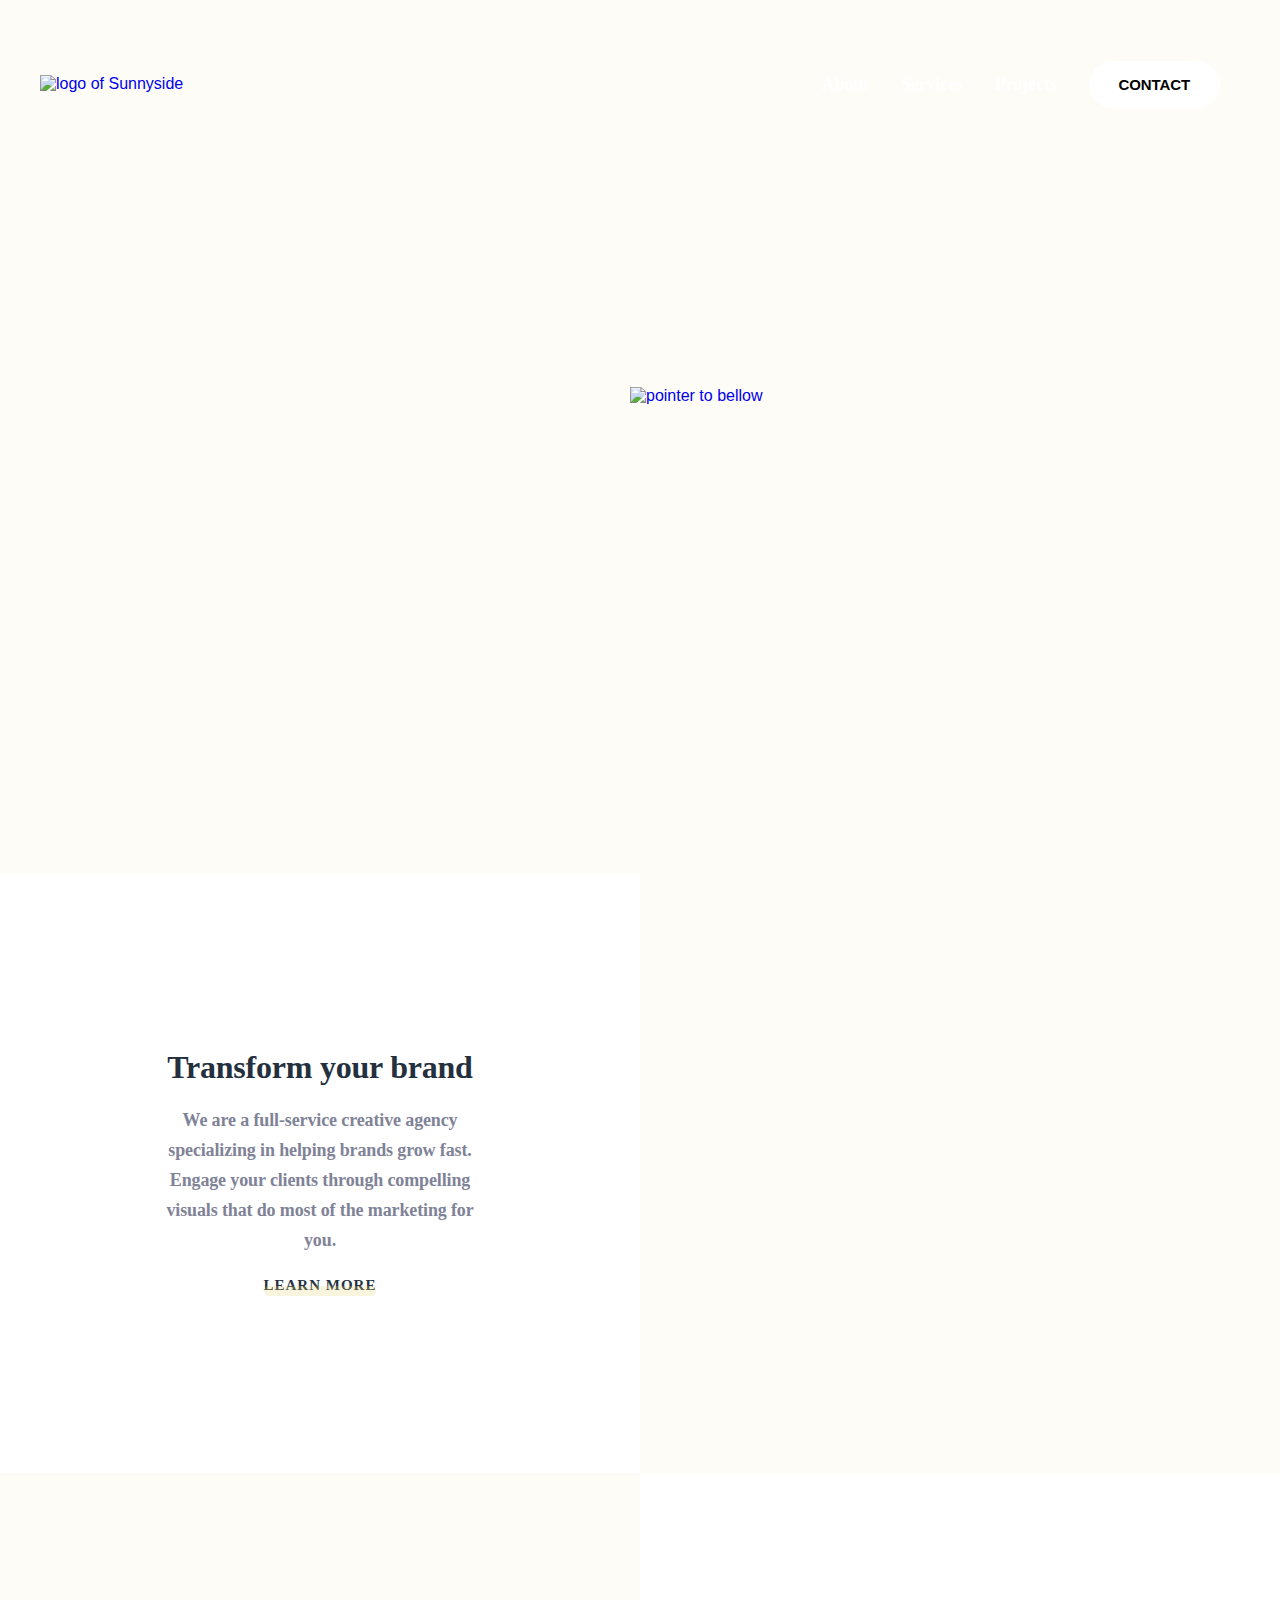
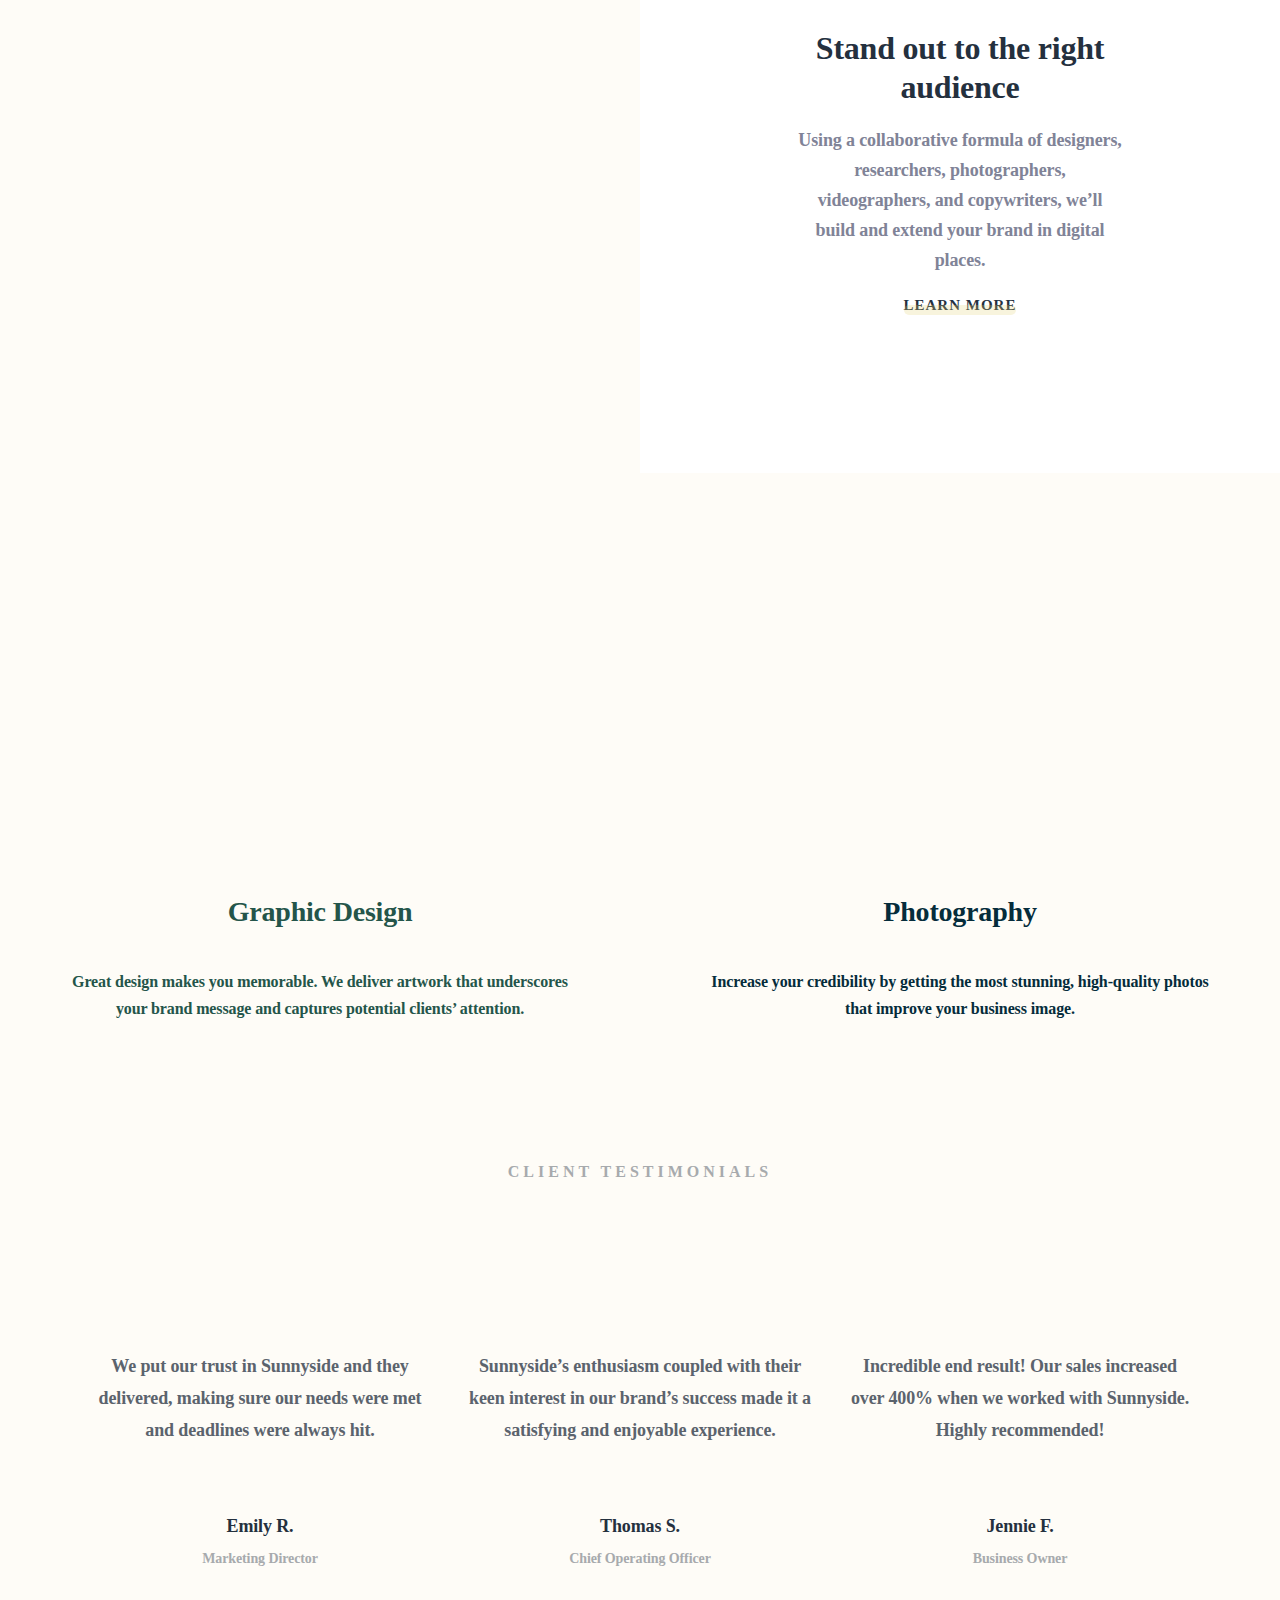
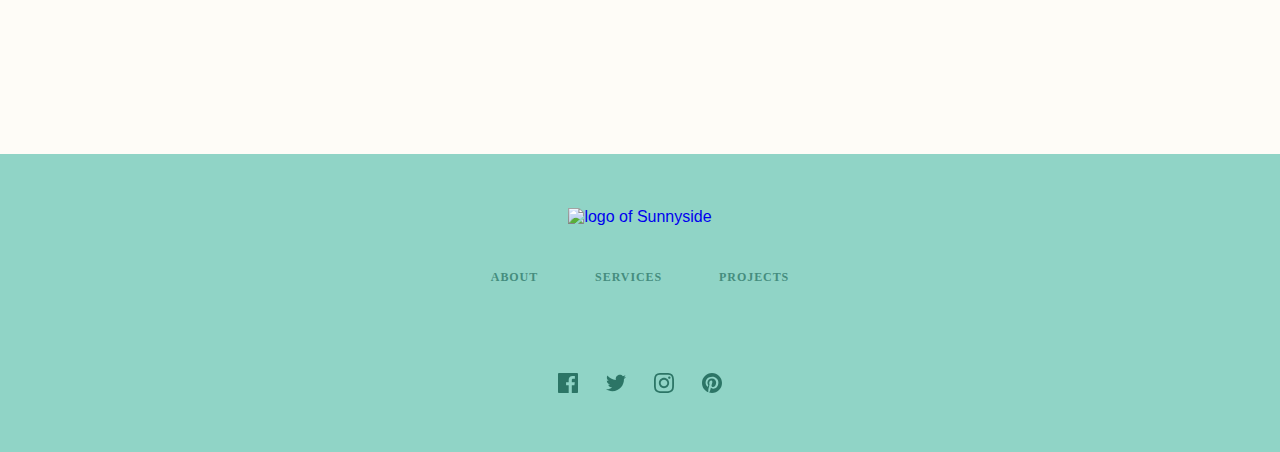
==== index.html @ 3ba46105 "first commit" ====
<!DOCTYPE html>
<html lang="en">

<head>
  <meta charset="UTF-8">
  <meta http-equiv="X-UA-Compatible" content="IE=edge">
  <meta name="viewport" content="width=device-width, initial-scale=1.0">
  <title>Payapi</title>
  <link rel="stylesheet" href="./css/normalize.css">
  <link rel="stylesheet" href="./css/styles.css">
</head>

<body>
   
      <header class="site-header">
          <div class="wrapper">
            <div class="container">
              
              <div class="header__content">
                <a class="site-header__logo-link" href="index.html">
                  <img class="site-header__logo" src="./images/logo-mob.svg" alt="logo of Sunnyside" width="124" height="24">
                </a>
              <span class="triangle-bottomright"></span>
                <nav class="site-nav">
                  <ul class="site-nav__list">
                    <li class="site-nav__item"><a class="site-nav__link" href="index.html">About</a></li>
                    <li class="site-nav__item"><a class="site-nav__link" href="#">Services</a></li>
                    <li class="site-nav__item"><a class="site-nav__link" href="#">Projects</a></li>
                    <li class="site-nav__item"><a class="site-nav__link contact__link" href="#">CONTACT</a></li>
                  </ul>
                </nav>

                <button class="site-header__button" type="button" aria-label="toggle-menu"></button>
          
              </div>

        <h1 class="hero-heading">We are creatives</h1>

        <a class="pointer_link" href="#"><img class="pointer__img" src="./images/pointer.svg" alt="pointer to bellow"></a>
  
            </div>
          <div>    
      </header>
    
   


  <main class="site-main">

    <section class="grid__list">

<h1 class="visually-hidden">feautures</h1>

    <div class="grid-gallery__list">

      <div class="gallery__item brand">

        <div class="gallery__content ">
          <h2 class="gallery__heading">Transform your brand</h2>
          <p class="gallery__desc">We are a full-service creative agency specializing in helping brands grow fast. Engage your clients through compelling visuals that do most of the marketing for you.</p>
          <a class="gallery__link" href="#" target>LEARN MORE</a>
        </div>

      </div>

      <div class="gallery__item audience">

        <div class="gallery__content ">
          <h2 class="gallery__heading">Stand out to the right audience</h2>
          <p class="gallery__desc">Using a collaborative formula of designers, researchers, photographers, videographers, and copywriters, we’ll build and extend your brand in digital places. </p>
          <a class="gallery__link" href="#" target>LEARN MORE</a>
        </div>

      </div>

      <div class="gallery__item">

        <div class="gallery__fruits graphic__design">
          <h2 class="fruits__heading">Graphic Design</h2>
          <p class="fruits__desc">Great design makes you memorable. We deliver artwork that underscores your brand message and captures potential clients’ attention.</p>
        </div>

        <div class="gallery__fruits photography">
          <h2 class="fruits__heading">Photography</h2>
          <p class="fruits__desc">Increase your credibility by getting the most stunning, high-quality photos that improve your business image.</p>
     
        </div>

      </div>

      

    </div>

  </section>


  <section class="testimonals">

    <h2 class="testimonals__heading">CLIENT TESTIMONIALS</h2>

    <ul class="clients__list">

      <li class="clients__item emily">
        <p class="clients__desc ">
          We put our trust in Sunnyside and they delivered, making sure our needs were met and deadlines were always hit.
        </p>
        <h3 class="clients__name">
          Emily R.
        </h3>
        <p class="clients__status">
          Marketing Director
        </p>
      </li>

      <li class="clients__item thomas">
        <p class="clients__desc ">
          Sunnyside’s enthusiasm coupled with their keen interest in our brand’s success made it a satisfying and enjoyable experience.
        </p>
        <h3 class="clients__name">
          Thomas S.
        </h3>
        <p class="clients__status">
          Chief Operating Officer
        </p>
      </li>

      <li class="clients__item jennie">
        <p class="clients__desc ">
          Incredible end result! Our sales increased over 400% when we worked with Sunnyside. Highly recommended!                                                     
        </p>
        <h3 class="clients__name">
          Jennie F.
        </h3>
        <p class="clients__status">
          Business Owner
        </p>
      </li>



    </ul>


  </section>





  </main>

      <footer class="footer">
          <div class="  container">
            <div class="footer__container">
            <a class="site-header__logo-link"href="index.html"><img class="site-header__logo" src="./images/sunnyside-green.svg" alt="logo of Sunnyside" width="170" height="33"></a>

            <ul class="footer-nav__list">
              <li class="footer-nav__item"><a class=" footer-nav__link" href="index.html">About</a></li>
              <li class="footer-nav__item"><a class=" footer-nav__link" href="./about.html">Services</a></li>
              <li class="footer-nav__item"><a class=" footer-nav__link" href="#">Projects</a></li>
            </ul>
    
      

          <ul class="socials__list">
            <li class="socials_item">
              <a class="socials__link" href="#">
                <svg class="svg-icons facebook-link" width="20" height="20" viewBox="0 0 24 24" fill="none" xmlns="http://www.w3.org/2000/svg">
                  <path id="Path" d="M22.675 0H1.325C0.593 0 0 0.593 0 1.325V22.676C0 23.407 0.593 24 1.325 24H12.82V14.706H9.692V11.084H12.82V8.413C12.82 5.313 14.713 3.625 17.479 3.625C18.804 3.625 19.942 3.724 20.274 3.768V7.008L18.356 7.009C16.852 7.009 16.561 7.724 16.561 8.772V11.085H20.148L19.681 14.707H16.561V24H22.677C23.407 24 24 23.407 24 22.675V1.325C24 0.593 23.407 0 22.675 0Z"/>
                </svg>
              </a>
            </li>

            <li class="socials_item">
              <a class=" socials__link" href="#">
                <svg class="svg-icons twitter-link" width="20" height="20" viewBox="0 0 24 20" fill="none" xmlns="http://www.w3.org/2000/svg">
                  <path id="Path" d="M24 2.55705C23.117 2.94905 22.168 3.21305 21.172 3.33205C22.189 2.72305 22.97 1.75805 23.337 0.608047C22.386 1.17205 21.332 1.58205 20.21 1.80305C19.313 0.846047 18.032 0.248047 16.616 0.248047C13.437 0.248047 11.101 3.21405 11.819 6.29305C7.728 6.08805 4.1 4.12805 1.671 1.14905C0.381 3.36205 1.002 6.25705 3.194 7.72305C2.388 7.69705 1.628 7.47605 0.965 7.10705C0.911 9.38805 2.546 11.522 4.914 11.997C4.221 12.185 3.462 12.229 2.69 12.081C3.316 14.037 5.134 15.46 7.29 15.5C5.22 17.123 2.612 17.848 0 17.54C2.179 18.937 4.768 19.752 7.548 19.752C16.69 19.752 21.855 12.031 21.543 5.10605C22.505 4.41105 23.34 3.54405 24 2.55705Z"/>
                </svg>
              </a>
            </li>

            <li class="socials_item">
              <a class="socials__link" href="#">
                <svg class="svg-icons instagram-link" width="20" height="20" viewBox="0 0 24 24" fill="none" xmlns="http://www.w3.org/2000/svg">
                  <path id="Shape" fill-rule="evenodd" clip-rule="evenodd" d="M12 0C8.741 0 8.333 0.014 7.053 0.072C2.695 0.272 0.273 2.69 0.073 7.052C0.014 8.333 0 8.741 0 12C0 15.259 0.014 15.668 0.072 16.948C0.272 21.306 2.69 23.728 7.052 23.928C8.333 23.986 8.741 24 12 24C15.259 24 15.668 23.986 16.948 23.928C21.302 23.728 23.73 21.31 23.927 16.948C23.986 15.668 24 15.259 24 12C24 8.741 23.986 8.333 23.928 7.053C23.732 2.699 21.311 0.273 16.949 0.073C15.668 0.014 15.259 0 12 0ZM12 2.163C15.204 2.163 15.584 2.175 16.85 2.233C20.102 2.381 21.621 3.924 21.769 7.152C21.827 8.417 21.838 8.797 21.838 12.001C21.838 15.206 21.826 15.585 21.769 16.85C21.62 20.075 20.105 21.621 16.85 21.769C15.584 21.827 15.206 21.839 12 21.839C8.796 21.839 8.416 21.827 7.151 21.769C3.891 21.62 2.38 20.07 2.232 16.849C2.174 15.584 2.162 15.205 2.162 12C2.162 8.796 2.175 8.417 2.232 7.151C2.381 3.924 3.896 2.38 7.151 2.232C8.417 2.175 8.796 2.163 12 2.163ZM5.838 12C5.838 8.597 8.597 5.838 12 5.838C15.403 5.838 18.162 8.597 18.162 12C18.162 15.404 15.403 18.163 12 18.163C8.597 18.163 5.838 15.403 5.838 12ZM12 16C9.791 16 8 14.21 8 12C8 9.791 9.791 8 12 8C14.209 8 16 9.791 16 12C16 14.21 14.209 16 12 16ZM16.965 5.595C16.965 4.8 17.61 4.155 18.406 4.155C19.201 4.155 19.845 4.8 19.845 5.595C19.845 6.39 19.201 7.035 18.406 7.035C17.61 7.035 16.965 6.39 16.965 5.595Z" />
                </svg>                  
              </a>
            </li>

            <li class="socials_item">
              <a class="socials__link" href="#">
                <svg class="svg-icons pintrest-link" width="20" height="20" viewBox="0 0 20 20" fill="none" xmlns="http://www.w3.org/2000/svg">
                  <path d="M10 0C4.4775 0 0 4.47667 0 10C0 14.2367 2.63583 17.855 6.35583 19.3117C6.26833 18.5208 6.18917 17.3075 6.39083 16.4442C6.5725 15.6633 7.56333 11.4733 7.56333 11.4733C7.56333 11.4733 7.26417 10.8742 7.26417 9.98833C7.26417 8.59833 8.07 7.56 9.07333 7.56C9.92583 7.56 10.3383 8.20083 10.3383 8.96833C10.3383 9.82583 9.7925 11.1083 9.51 12.2975C9.27417 13.2925 10.0092 14.105 10.9908 14.105C12.7683 14.105 14.1342 12.2308 14.1342 9.52583C14.1342 7.13167 12.4142 5.4575 9.9575 5.4575C7.1125 5.4575 5.4425 7.59167 5.4425 9.79667C5.4425 10.6558 5.77333 11.5783 6.18667 12.0783C6.26833 12.1775 6.28 12.265 6.25583 12.3658L5.97833 13.4992C5.93417 13.6825 5.83333 13.7217 5.64333 13.6333C4.39417 13.0517 3.61333 11.2258 3.61333 9.75917C3.61333 6.605 5.905 3.7075 10.2208 3.7075C13.69 3.7075 16.3858 6.18 16.3858 9.48333C16.3858 12.93 14.2133 15.7033 11.1967 15.7033C10.1833 15.7033 9.23083 15.1775 8.905 14.555L8.28167 16.9325C8.05583 17.8017 7.44667 18.8908 7.03833 19.5542C7.975 19.8433 8.96917 20 10 20C15.5225 20 20 15.5225 20 10C20 4.47667 15.5225 0 10 0Z"/>
                  </svg>
                                    
              </a>
            </li>
            
          </ul>
          </div>
        </div>
      </footer>


    <script src="./js/script.js"></script>
    </body>

    </html>
---- css/styles.css ----
@font-face {
  font-family: 'Public Sans';
  src: url('PublicSans-Regular.woff2') format('woff2'),
      url('PublicSans-Regular.woff') format('woff');
  font-weight: normal;
  font-style: normal;
  font-display: swap;
}

@font-face {
  font-family: 'Public Sans';
  src: url('PublicSans-Bold.woff2') format('woff2'),
      url('PublicSans-Bold.woff') format('woff');
  font-weight: bold;
  font-style: normal;
  font-display: swap;
}

@font-face {
  font-family: 'DM Serif Display';
  src: url('DMSerifDisplay-Regular.woff2') format('woff2'),
      url('DMSerifDisplay-Regular.woff') format('woff');
  font-weight: normal;
  font-style: normal;
  font-display: swap;
}



html {
  box-sizing: border-box;
  height: 100%;
}

*,
*::before,
*::after {
  box-sizing: inherit;
}

:root {
  --barlow-font: "Barlow", Arial, sans-serif;
  --fraunces-font: "Fraunces", Arial, sans-serif;
  --grey-color: #808397;
  --white-color: #FFFFFF;
  --black-color:#24303E;
}


.container {
  width: 100%;
  max-width: 1480px;  
  margin-left: auto;
  margin-right: auto;
  padding-left: 20px;
  padding-right: 20px;
}

body {
  display: flex;
  flex-direction: column;
  height: 100%;
  padding: 0;
  margin: 0;
  font-family: var(--barlow-font);
  background-color: #FEFCF7;
}

img {
  max-width: 100%;
  height: auto;
}

.visually-hidden {
  position: absolute;
  width: 1px;
  height: 1px;
  margin: -1px;
  border: 0;
  padding: 0;
  clip: rect(0 0 0 0);
  overflow: hidden;
}

/* Header */

.wrapper {
  background-image: url(../images/hero_mob.png);
  background-size: cover;
  background-repeat: no-repeat;
  background-position: center;
  min-width: 100%;
  position: relative;
  z-index: 1;
  padding-bottom: 260px;
}

.header__content {
  display: flex;
  justify-content: space-between;
  align-items: center;
  margin-bottom: 105px;
  padding: 32px 0;
}

.site-header__logo-link {
  text-decoration: none;
  display: block;
  flex-shrink: 0;
}

.site-header__button {
  background-color: transparent;
  border: none;
  background-image: url(../images/hamburger-btn.svg);
  background-size: contain;
  background-repeat: no-repeat;
  height: 24px;
  width: 18px;
  flex-shrink: 0;
  cursor: pointer;
}

.site-nav {
  display: none;
  position: absolute;
  z-index: 1;
  top: 10%;
  left: 23px;
  right: 23px;
  padding: 40px 20px;
  text-align: center;
  overflow: auto;
  background-color: white;
  color: #83888F;
}



.site-header--open .site-header__button {
  background-image: url(../images/hamburger-btn.svg);
}

.site-header--open .site-nav  {
  display: block;
}

.site-header--open .triangle-bottomright {
  display: block;
}

.site-nav__list {
  list-style-type: none;
  padding:0;
  margin: 0;
}

.site-nav__link {
  text-decoration: none;
  font-family: "Barlow";
  font-style: normal;
  font-weight: 600;
  font-size: 20px;
  line-height: 25px;
  letter-spacing: -0.142857px;
  color: #808397;
  transition: all 0.2s ease-in-out 0s;
  -moz-transition: all 0.2s ease-in-out 0s;
  -webkit-transition: all 0.2s ease-in-out 0s;
  -o-transition: all 0.2s ease-in-out 0s;
}

.site-nav__link:hover {
  color: #333D4B;
}

.contact__link {
  padding: 15px 30px;
  font-family: var(--fraunces-font);
  font-style: normal;
  font-weight: bold;
  font-size: 15px;
  line-height: 25px;
  letter-spacing: -0.107143px;
  text-transform: uppercase;
  color: #24303E;
  background-color: #FBD600;
  border-radius: 28px;
}

.pointer__img {
  position: absolute;
  z-index: -1;
  left:calc(50% - 10px);
  top:calc(50% + 55px)
}



.triangle-bottomright {
  display: none;
  width: 0;
  height: 0;
  border-bottom: 24px solid white;
  border-left: 24px solid transparent;
  position: absolute;
  top:  calc(54px);
  right: calc(23px);
}

.site-nav__item:not(:last-child) {
  margin-bottom: 32px;
}

.hero-container {
  text-align: center;
}

.hero-heading {
  font-family: "Fraunces", Arial, sans-serif;
  font-style: normal;
  font-weight: 900;
  font-size: 40px;
  line-height: 49px;
  text-align: center;
  letter-spacing: 6.25px;
  text-transform: uppercase;
  color: #FFFFFF;
  padding-bottom: 104px;
}

.hero-desc {
  font-family: "Barlow";
  font-style: normal;
  font-weight: normal;
  font-size: 15px;
  line-height: 25px;
  opacity: 0.8;
  margin-bottom: 39px;
  width: 279px;
  color: #FEFCF7;
  margin-top: 0;
}

.hero-link {
  text-decoration: none;
  font-family: "Fraunces";
  font-style: normal;
  font-weight: 900;
  font-size: 18px;
  line-height: 25px;
  text-align: center;
  color: #FEFCF7;
  padding: 15px 31px;
  display: inline-block;
  border: 1px solid transparent;
  background: #0E8784;
  border-radius: 6px;
  transition: background-color 0.2s ease-in;
  padding: 15px 30px;
}

.hero-link:hover {
  background-color: #66D2CF;
}

.grid-gallery__list {
  margin: 0;
  padding: 0;
  list-style: none;
}

.gallery__item {
  height: auto;
  display: flex;
  flex-direction: column;
}

.brand::before {
  background-image: url(../images/hero-egg-mob.png);
  content: "";
  display: block;
  width: 100%;
  height: 312px;
  background-repeat: no-repeat;
  background-position: center;
  background-size: cover;
}

.audience::before {
  background-image: url(../images/mobpink.png);
  content: "";
  display: block;
  width: 100%;
  height:312px;
  background-repeat: no-repeat;
  background-position: center;
  background-size: cover;
}

.gallery__content {
  display: flex;
  flex-direction: column;
  justify-content: center;
  align-items: center;
  padding: 64px 0;
  background-color: white;

}



.gallery__heading {
  margin: 0;
  font-family: "Fraunces";
  font-style: normal;
  font-weight: 900;
  font-size: 32px;
  line-height: 39px;
  text-align: center;
  letter-spacing: -0.228571px;
  color: #24303E;
  width: 327px;
}

.gallery__desc {
  font-family: "Barlow";
  font-style: normal;
  font-weight: 600;
  font-size: 18px;
  line-height: 30px;
  text-align: center;
  letter-spacing: -0.128571px;
  color: #808397;
  width: 327px;
}


.gallery__link {
  font-family: "Fraunces" ;
  font-style: normal;
  font-weight: 900;
  font-size: 15px;
  line-height: 25px;
  letter-spacing: 1px;
  text-transform: uppercase;
  color: #24303E;
  text-decoration: none;
  position: relative;
  z-index: 1;
  transition: all 0.2s ease-in-out 0s;
  -moz-transition: all 0.2s ease-in-out 0s;
  -webkit-transition: all 0.2s ease-in-out 0s;
  -o-transition: all 0.2s ease-in-out 0s;
  
}

.gallery__link::after {
  content: "";
  height:10px ;
  width: 100%;
  display: block;
  background-color: #e4d376;
  mix-blend-mode: normal;
  opacity: 0.25;
  border-radius: 28px;
  position: absolute;
  z-index: 1;
  bottom: 10%;
}

.gallery__link:hover::after {
  background-color: #ffda09;
}

.gallery__fruits {
  display: flex;
  flex-direction: column;
  justify-content: flex-end;
  align-items: center;
  text-align: center;
  padding: 398px 24px 60px 24px;
}

.fruits__heading {
  font-family: "Fraunces";
  font-style: normal;
  font-weight: 900;
  font-size: 28px;
  line-height: 35px;
  text-align: center;
  letter-spacing: -0.2px;

}

.fruits__desc {
  font-family: "Barlow";
  font-style: normal;
  font-weight: 600;
  font-size: 16px;
  line-height: 27px;
  text-align: center;
  letter-spacing: -0.114286px;
  width: 84%;
}

.graphic__design {
  color: #24554A;
  background-image: url(../images/fruit1mob.jpg);
  background-repeat: no-repeat;
  background-size: cover;
  background-position:center;
}

.photography {
  color: #052C3B;
  background-image: url(../images/fruit2mob.jpg);
  background-repeat: no-repeat;
  background-size: cover;
}

.testimonals__heading {
  font-family: "Fraunces";
  font-style: normal;
  font-weight: 900;
  font-size: 16px;
  line-height: 20px;
  text-align: center;
  letter-spacing: 4px;
  color: #A7AAAD;
  margin: 64px 0;
}

.clients__list {
  display: flex;
  flex-direction: column;
  justify-content: center;
  align-items: center;
  list-style: none;
  padding: 0 24px;
  margin: 0;
}

.clients__item  {
  display: flex;
  flex-direction: column;
  align-items: center;
  justify-content: center;
  text-align: center;
}

.clients__item:not(:last-child) {
  margin-bottom: 64px;
}

.clients__desc {
  font-family: "Barlow";
  font-style: normal;
  font-weight: 600;
  font-size: 18px;
  line-height: 32px;
  text-align: center;
  letter-spacing: -0.128571px;
  color: #5B636D;
  margin: 0;
  margin-bottom: 32px;
}

.emily::before {
  content: "";
  width: 72px;
  height: 72px;
  background-image: url(../images/tes_1.png);
  background-size:cover;
  background-repeat: no-repeat;
  background-position:center;
  margin-bottom: 32px;
}

.thomas::before {
  content: "";
  width: 72px;
  height: 72px;
  display: block;
  background-image: url(../images/tes_3.png);
  background-size:cover;
  background-repeat: no-repeat;
  background-position: center;
  margin-bottom: 32px;

}

.jennie::before {
  content: "";
  width: 72px;
  height: 72px;
  display: block;
  background-image: url(../images/tes_2.png);
  background-size:cover;
  background-repeat: no-repeat;
  background-position: center;
  margin-bottom: 32px;
}


.clients__name {
  font-family: "Fraunces";
  font-style: normal;
  font-weight: 900;
  font-size: 18px;
  line-height: 22px;
  text-align: center;
  letter-spacing: -0.128571px;
  color: #24303E;
  margin: 0;
  margin-bottom: 9px;
}

.clients__status {
  font-family: "Barlow";
  font-style: normal;
  font-weight: 600;
  font-size: 14px;
  line-height: 25px;
  text-align: center;
  letter-spacing: -0.1px;
  color: #A7AAAD;
  margin: 0;
}


@media only screen and (min-width: 540px) {
  
  .container {
    padding-left: 40px;
    padding-right: 40px;
  }

  body {
    overflow-x: hidden;
  }

  .site-header {
    display: flex;
    align-items: center;
    justify-content: space-between;
  }

  .wrapper {
    background-image: url(../images/hero_desk.png);
    height: auto;
    min-width: 100%;
    background-size: cover;
    background-position: center;
    background-repeat: no-repeat;
  }

  .pointer__img {
    position: absolute;
    z-index: -1;
    left:calc(50% - 10px);
    top:calc(50% + 20px)
  }

  .site-header__button {
    display: none;
    background-color: transparent;
  }

  .site-header__logo {
    width: 170px;
    height: 33px;
  }

  .site-nav {
    display: block;
    position: static;
    z-index: 1;
    top: 0;
    margin: 0;
    height: auto;
    width: auto;
  }

  .site-nav {
    padding: 40px 20px;
    text-align: center;
    color: var(--white-color);
    background-color: transparent;
  }

  .site-nav__list {
    list-style-type: none;
    padding-top: 34px;

  }
  .site-nav__list {
    font-family: "Barlow";
    display: flex;
    justify-content: center;
    padding: 0;
  }

  .site-nav__link {
    font-family: "Barlow";
    font-style: normal;
    font-weight: 600;
    font-size: 18px;
    line-height: 25px;
    color:  #FFFFFF;
    letter-spacing: -0.128571px;
  }

  .contact__link {
    padding: 15px 30px;
    font-family: var(--fraunces-font);
    font-style: normal;
    font-weight: bold;
    font-size: 15px;
    line-height: 25px;
    letter-spacing: -0.107143px;
    text-transform: uppercase;
    color: black;
    background-color: white;
    border-radius: 28px;
  }

  .contact__link:hover {
    background-color: rgb(172, 225, 243);
  }

  .site-nav__item:not(:last-child) {
    margin-bottom: 0;
    margin-right: 32px;
  }

  .hero {
    display: flex;
    flex-direction: column;
    align-items: flex-start;
    background-image: url(../images/hero-photo.jpg);
    background-repeat:no-repeat ;
    background-size: cover;
    height: auto;
    margin-bottom: 144px;
  }

  .hero-container {
    text-align: start;
    width: 493px;
    margin-left: 58px;
  }

  .hero-heading {
    font-family: "Fraunces";
    font-style: normal;
    font-weight: 900;
    font-size: 48px;
    line-height: 48px;
    color: #FEFCF7;
    margin: 0;
    text-align: center;
    padding-bottom: 180px;
  }

  .hero-desc {
    font-family: "Barlow";
    font-style: normal;
    font-weight: normal;
    font-size: 15px;
    line-height: 25px;
    color: #FEFCF7;
    mix-blend-mode: normal;
    opacity: 0.8;
    margin-top: 24px;
    margin-bottom: 40px;
    width: 400px;
  }


  
.grid-gallery__list {
  margin: 0;
  padding: 0;
  list-style: none;
}

.gallery__item {
  height: auto;
  display: flex;
  width: 100%;
  flex-direction: row;
}

.gallery__content {
  flex-grow: 0;
  width: 50%;
  height: auto;
}

.brand {
  flex-direction: row-reverse;
}

.brand::before {
  background-image: url(../images/hero-egg-desk.png);
  content: "";
  display: block;
  width: 50%;
  height: auto;
  background-repeat: no-repeat;
  background-position: center;
  background-size: cover;
}

.audience::before {
  background-image: url(../images/grid_pink.jpg);
  content: "";
  display: block;
  width: 50%;
  height: auto;
  background-repeat: no-repeat;
  background-position: center;
  background-size: cover;
}

.gallery__fruits {
  display: flex;
  flex-direction: column;
  justify-content: flex-end;
  align-items: center;
  text-align: center;
  padding: 398px 24px 60px 24px;
  width: 50%;
}

.fruits__heading {
  font-family: "Fraunces";
  font-style: normal;
  font-weight: 900;
  font-size: 28px;
  line-height: 35px;
  text-align: center;
  letter-spacing: -0.2px;

}

.fruits__desc {
  font-family: "Barlow";
  font-style: normal;
  font-weight: 600;
  font-size: 16px;
  line-height: 27px;
  text-align: center;
  letter-spacing: -0.114286px;
  width: 84%;
}

.graphic__design {
  color: #24554A;
  background-image: url(../images/fruit1mob.jpg);
  background-repeat: no-repeat;
  background-size: cover;
  background-position:center center;
}

.photography {
  color: #052C3B;
  background-image: url(../images/fruit2mob.jpg);
  background-repeat: no-repeat;
  background-size: cover;
  background-position:center center;
}



.clients__list {
  display: flex;
  flex-direction: column;
  justify-content: center;
  align-items: center;
  list-style: none;
  padding: 0 24px;
  margin: 0;
}

.clients__item  {
  display: flex;
  flex-direction: column;
  align-items: center;
  justify-content: center;
  text-align: center;
}

.clients__item:not(:last-child) {
  margin-bottom: 64px;
}

.clients__desc {
  font-family: "Barlow";
  font-style: normal;
  font-weight: 600;
  font-size: 18px;
  line-height: 32px;
  text-align: center;
  letter-spacing: -0.128571px;
  color: #5B636D;
  margin: 0;
  margin-bottom: 32px;
}

.emily::before {
  content: "";
  width: 72px;
  height: 72px;
  background-image: url(../images/tes_1.png);
  background-size:cover;
  background-repeat: no-repeat;
  background-position:center;
  margin-bottom: 32px;
}

.thomas::before {
  content: "";
  width: 72px;
  height: 72px;
  display: block;
  background-image: url(../images/tes_3.png);
  background-size:cover;
  background-repeat: no-repeat;
  background-position: center;
  margin-bottom: 32px;

}

.jennie::before {
  content: "";
  width: 72px;
  height: 72px;
  display: block;
  background-image: url(../images/tes_2.png);
  background-size:cover;
  background-repeat: no-repeat;
  background-position: center;
  margin-bottom: 32px;
}


.clients__name {
  font-family: "Fraunces";
  font-style: normal;
  font-weight: 900;
  font-size: 18px;
  line-height: 22px;
  text-align: center;
  letter-spacing: -0.128571px;
  color: #24303E;
  margin: 0;
  margin-bottom: 9px;
}

.clients__status {
  font-family: "Barlow";
  font-style: normal;
  font-weight: 600;
  font-size: 14px;
  line-height: 25px;
  text-align: center;
  letter-spacing: -0.1px;
  color: #A7AAAD;
  margin: 0;
}




}

 

@media only screen and (min-width: 1075px) {
  
  .hero {
    display: flex;
    flex-direction: column;
    align-items: flex-start;
    background-image: url(../images/hero-photo.jpg);
    background-repeat:no-repeat ;
    background-size: cover;
    height: auto;
    margin-bottom: 144px;
  }

  .hero-container {
    text-align: start;
    width: 493px;
    margin-left: 58px;
  }

  .hero-heading {
    font-family: "Fraunces";
    font-style: normal;
    font-weight: 900;
    font-size: 56px;
    line-height: 69px;
    color: #FEFCF7;
    margin-bottom:90px;
    text-align: center;
    letter-spacing: 8.75px;
    text-transform: uppercase;
  }

  .hero-desc {
    font-family: "Barlow";
    font-style: normal;
    font-weight: normal;
    font-size: 16px;
    line-height: 26px;
    color: #FEFCF7;
    mix-blend-mode: normal;
    opacity: 0.8;
    margin-top: 32px;
    margin-bottom: 56px;
    width: 445px;
  }


  .site-header__logo {
    width: 170px;
    height: 33px;
  }

  .wrapper {
    background-image: url(../images/hero_desk.png);
    min-width: 100%;
    height: auto;
    background-size: cover;
    background-repeat: no-repeat;
    background-position: center;
  }

  .pointer__img {
    position: absolute;
    z-index: -1;
    left:calc(50% - 10px);
    top:calc(50% - 50px)
  }


    
.grid-gallery__list {
  margin: 0;
  padding: 0;
  list-style: none;
}

.gallery__item {
  height: auto;
  display: flex;
  width: 100%;
  flex-direction: row;
}

.gallery__content {
  flex-grow: 0;
  width: 50%;
}

.brand {
  flex-direction: row-reverse;
}

.brand::before {
  background-image: url(../images/hero-egg-desk@2x.png);
  content: "";
  display: block;
  width: 50%;
  height: 600px;
  background-repeat: no-repeat;
  background-size: cover;
}

.audience::before {
  background-image: url(../images/grid_pink.jpg);
  content: "";
  display: block;
  width: 50%;
  height: 600px;
  background-repeat: no-repeat;
  background-size: cover;
}

.gallery__fruits {
  display: flex;
  flex-direction: column;
  justify-content: flex-end;
  align-items: center;
  text-align: center;
  padding: 398px 24px 60px 24px;
  width: 50%;
}

.fruits__heading {
  font-family: "Fraunces";
  font-style: normal;
  font-weight: 900;
  font-size: 28px;
  line-height: 35px;
  text-align: center;
  letter-spacing: -0.2px;

}

.fruits__desc {
  font-family: "Barlow";
  font-style: normal;
  font-weight: 600;
  font-size: 16px;
  line-height: 27px;
  text-align: center;
  letter-spacing: -0.114286px;
  width: 84%;
}

.graphic__design {
  color: #24554A;
  background-image: url(../images/fruit1desk.jpg);
  background-repeat: no-repeat;
  background-size: cover;
  background-position:center ;
}

.photography {
  color: #052C3B;
  background-image: url(../images/fruit2desk.jpg);
  background-repeat: no-repeat;
  background-size: cover;
  background-position:center ;
}


.clients__list {
  display: flex;
  flex-direction: row;
  justify-content: center;
  align-items: flex-start;
  list-style: none;
  padding: 0;
  margin: 0;
}

.clients__item  {
  display: flex;
  flex-direction: column;
  align-items: center;
  justify-content: center;
  text-align: center;
  width: 350px;
}

.clients__item:not(:last-child) {
  margin-bottom: 0;
  margin-right: 30px;
}

.clients__desc {
  font-family: "Barlow";
  font-style: normal;
  font-weight: 600;
  font-size: 18px;
  line-height: 32px;
  text-align: center;
  letter-spacing: -0.128571px;
  color: #5B636D;
  margin: 0;
  padding-bottom: 69px;
 
}

.emily::before {
  content: "";
  width: 72px;
  height: 72px;
  background-image: url(../images/tes_1.png);
  background-size:cover;
  background-repeat: no-repeat;
  background-position:center;
  margin-bottom: 32px;
}

.thomas::before {
  content: "";
  width: 72px;
  height: 72px;
  display: block;
  background-image: url(../images/tes_3.png);
  background-size:cover;
  background-repeat: no-repeat;
  background-position: center;
  margin-bottom: 32px;

}

.jennie::before {
  content: "";
  width: 72px;
  height: 72px;
  display: block;
  background-image: url(../images/tes_2.png);
  background-size:cover;
  background-repeat: no-repeat;
  background-position: center;
  margin-bottom: 32px;
}


.clients__name {
  font-family: "Fraunces";
  font-style: normal;
  font-weight: 900;
  font-size: 18px;
  line-height: 22px;
  text-align: center;
  letter-spacing: -0.128571px;
  color: #24303E;
  margin: 0;
  margin-bottom: 9px;
}

.clients__status {
  font-family: "Barlow";
  font-style: normal;
  font-weight: 600;
  font-size: 14px;
  line-height: 25px;
  text-align: center;
  letter-spacing: -0.1px;
  color: #A7AAAD;
  margin: 0;
}





}


/* foooter */

.footer {
  margin-top: 183px;
  background-color: 
  #90D4C6;
}

.footer__container {
  display: flex;
  flex-direction: column;
  align-items: center;
  padding: 54px 0;
  text-align: center;
}

.footer li {
  list-style-type: none;
  text-align: center;
}

.footer-nav__link {
  font-family: "Barlow";
  text-decoration: none;
  color:  #458D7E;
  font-style: normal;
  font-weight: bold;
  font-size: 12px;
  line-height: 15px;
  letter-spacing: 0.923077px;
  text-transform: uppercase;
  transition: all 0.2s ease-in-out 0s;
  -moz-transition: all 0.2s ease-in-out 0s;
  -webkit-transition: all 0.2s ease-in-out 0s;
  -o-transition: all 0.2s ease-in-out 0s;
}

.footer-nav__link:hover {
  color:  #FFFFFF;
}

.footer-nav__list {
  display: flex;
  flex-direction: row;
  text-align: center;
  justify-content: center;
  margin-top: 40px;
  padding: 0;
  margin-bottom: 88px;
}

.footer-nav__item:not(:last-child) {
  margin-right: 57px;
}

.footer-nav__link:hover {
  color: #FEFCF7;
}

.socials__list {
  display: flex;
  align-items: center;
  padding: 0;
  margin:0;
}

.socials_item:not(:last-child) {
  margin-right: 28px;
}

.svg-icons {
  fill: #2C7566;
  transition: all 0.2s ease-in-out 0s;
  -moz-transition: all 0.2s ease-in-out 0s;
  -webkit-transition: all 0.2s ease-in-out 0s;
  -o-transition: all 0.2s ease-in-out 0s;
}

.svg-icons:hover {
 fill: #FFFFFF;;
}
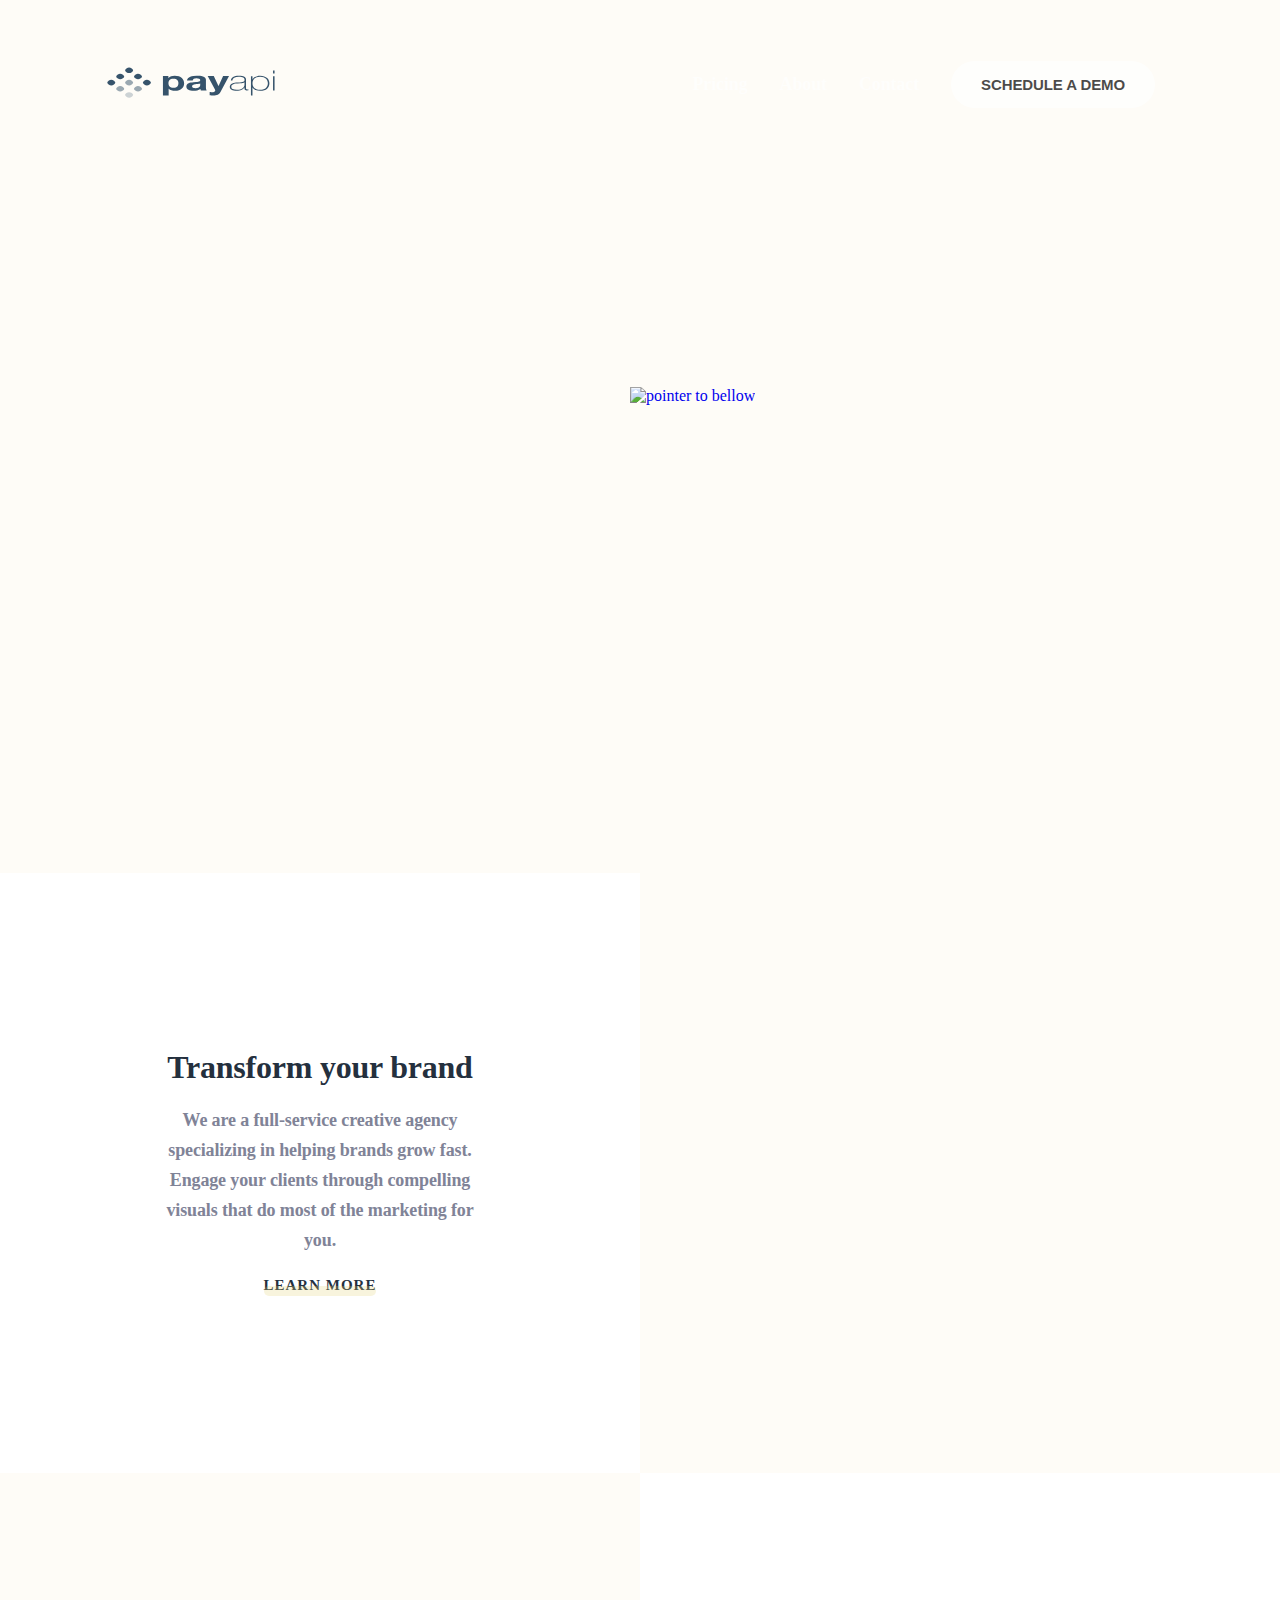
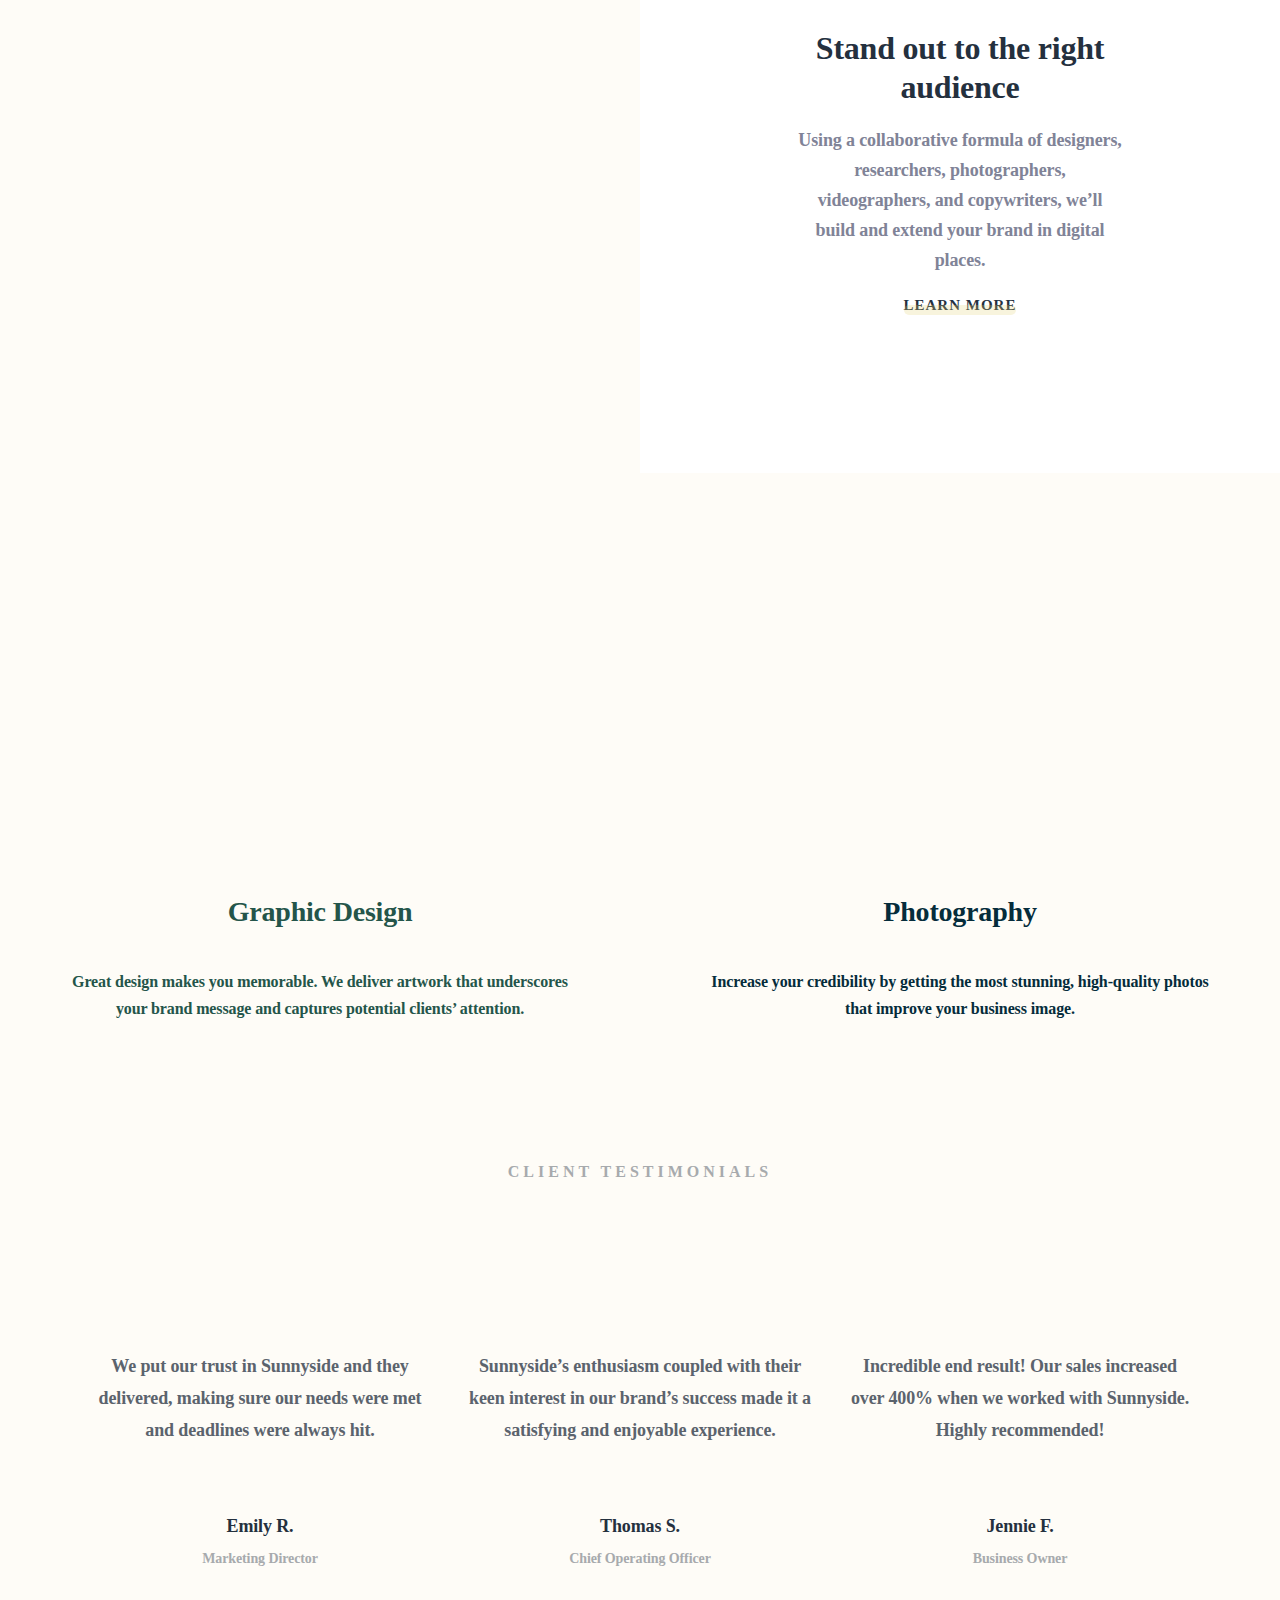
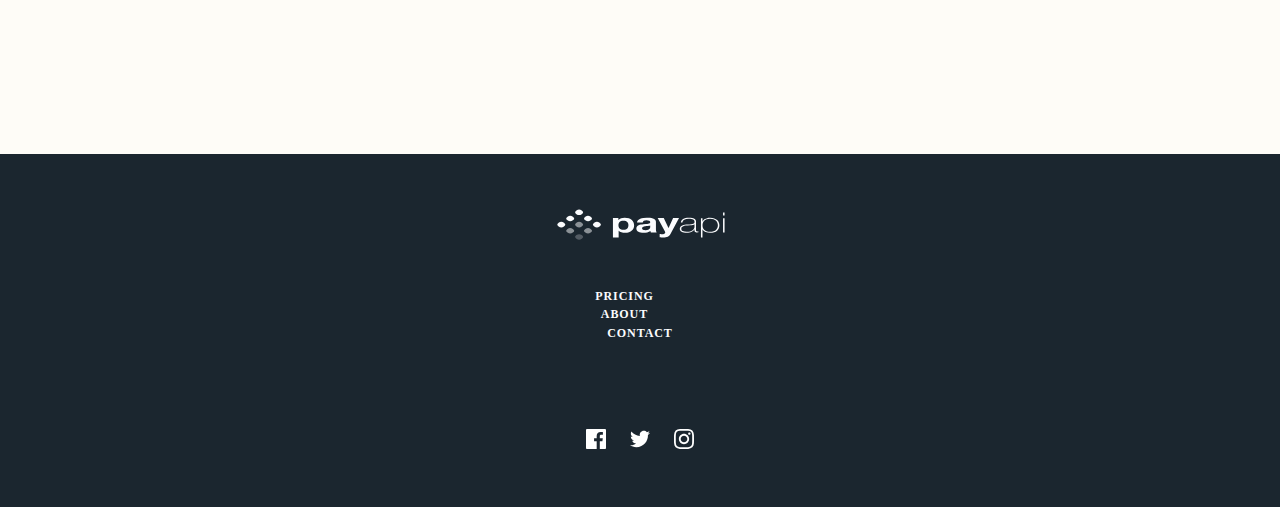
==== commit af31c895: "commit" ====
--- a/index.html
+++ b/index.html
@@ -18,15 +18,14 @@
               
               <div class="header__content">
                 <a class="site-header__logo-link" href="index.html">
-                  <img class="site-header__logo" src="./images/logo-mob.svg" alt="logo of Sunnyside" width="124" height="24">
+                  <img class="site-header__logo" src="./images/Mob_logo.svg" alt="logo of Payapi" width="135" height="38">
                 </a>
-              <span class="triangle-bottomright"></span>
                 <nav class="site-nav">
                   <ul class="site-nav__list">
-                    <li class="site-nav__item"><a class="site-nav__link" href="index.html">About</a></li>
-                    <li class="site-nav__item"><a class="site-nav__link" href="#">Services</a></li>
-                    <li class="site-nav__item"><a class="site-nav__link" href="#">Projects</a></li>
-                    <li class="site-nav__item"><a class="site-nav__link contact__link" href="#">CONTACT</a></li>
+                    <li class="site-nav__item"><a class="site-nav__link" href="index.html">Pricing</a></li>
+                    <li class="site-nav__item"><a class="site-nav__link" href="#">About</a></li>
+                    <li class="site-nav__item"><a class="site-nav__link" href="#">Contact</a></li>
+                    <li class="site-nav__item"><a class="site-nav__link demo__link" href="#">Schedule a Demo</a></li>
                   </ul>
                 </nav>
 
@@ -153,12 +152,12 @@
       <footer class="footer">
           <div class="  container">
             <div class="footer__container">
-            <a class="site-header__logo-link"href="index.html"><img class="site-header__logo" src="./images/sunnyside-green.svg" alt="logo of Sunnyside" width="170" height="33"></a>
+            <a class="site-header__logo-link"href="index.html"><img class="site-header__logo" src="./images/payapi_white_logo.svg" alt="logo of Sunnyside" width="135" height="38"></a>
 
             <ul class="footer-nav__list">
-              <li class="footer-nav__item"><a class=" footer-nav__link" href="index.html">About</a></li>
-              <li class="footer-nav__item"><a class=" footer-nav__link" href="./about.html">Services</a></li>
-              <li class="footer-nav__item"><a class=" footer-nav__link" href="#">Projects</a></li>
+              <li class="footer-nav__item"><a class=" footer-nav__link" href="index.html">Pricing</a></li>
+              <li class="footer-nav__item"><a class=" footer-nav__link" href="./about.html">About</a></li>
+              <li class="footer-nav__item"><a class=" footer-nav__link" href="#">Contact</a></li>
             </ul>
     
       
@@ -188,14 +187,7 @@
               </a>
             </li>
 
-            <li class="socials_item">
-              <a class="socials__link" href="#">
-                <svg class="svg-icons pintrest-link" width="20" height="20" viewBox="0 0 20 20" fill="none" xmlns="http://www.w3.org/2000/svg">
-                  <path d="M10 0C4.4775 0 0 4.47667 0 10C0 14.2367 2.63583 17.855 6.35583 19.3117C6.26833 18.5208 6.18917 17.3075 6.39083 16.4442C6.5725 15.6633 7.56333 11.4733 7.56333 11.4733C7.56333 11.4733 7.26417 10.8742 7.26417 9.98833C7.26417 8.59833 8.07 7.56 9.07333 7.56C9.92583 7.56 10.3383 8.20083 10.3383 8.96833C10.3383 9.82583 9.7925 11.1083 9.51 12.2975C9.27417 13.2925 10.0092 14.105 10.9908 14.105C12.7683 14.105 14.1342 12.2308 14.1342 9.52583C14.1342 7.13167 12.4142 5.4575 9.9575 5.4575C7.1125 5.4575 5.4425 7.59167 5.4425 9.79667C5.4425 10.6558 5.77333 11.5783 6.18667 12.0783C6.26833 12.1775 6.28 12.265 6.25583 12.3658L5.97833 13.4992C5.93417 13.6825 5.83333 13.7217 5.64333 13.6333C4.39417 13.0517 3.61333 11.2258 3.61333 9.75917C3.61333 6.605 5.905 3.7075 10.2208 3.7075C13.69 3.7075 16.3858 6.18 16.3858 9.48333C16.3858 12.93 14.2133 15.7033 11.1967 15.7033C10.1833 15.7033 9.23083 15.1775 8.905 14.555L8.28167 16.9325C8.05583 17.8017 7.44667 18.8908 7.03833 19.5542C7.975 19.8433 8.96917 20 10 20C15.5225 20 20 15.5225 20 10C20 4.47667 15.5225 0 10 0Z"/>
-                  </svg>
-                                    
-              </a>
-            </li>
+          
             
           </ul>
           </div>
--- a/css/styles.css
+++ b/css/styles.css
@@ -1,3 +1,13 @@
+@font-face {
+  font-family: 'Public Sans';
+  src: url('PublicSans-Bold.woff2') format('woff2'),
+      url('PublicSans-Bold.woff') format('woff');
+  font-weight: bold;
+  font-style: normal;
+  font-display: swap;
+}
+
+
 @font-face {
   font-family: 'Public Sans';
   src: url('PublicSans-Regular.woff2') format('woff2'),
@@ -7,14 +17,7 @@
   font-display: swap;
 }
 
-@font-face {
-  font-family: 'Public Sans';
-  src: url('PublicSans-Bold.woff2') format('woff2'),
-      url('PublicSans-Bold.woff') format('woff');
-  font-weight: bold;
-  font-style: normal;
-  font-display: swap;
-}
+
 
 @font-face {
   font-family: 'DM Serif Display';
@@ -39,17 +42,20 @@
 }
 
 :root {
-  --barlow-font: "Barlow", Arial, sans-serif;
-  --fraunces-font: "Fraunces", Arial, sans-serif;
-  --grey-color: #808397;
-  --white-color: #FFFFFF;
-  --black-color:#24303E;
+  --dm-font: "DM Serif Display", Arial, sans-serif;
+  --public-font: "Public Sans", sans-serif;
+  --dark-pink: #BA4270;
+  --white-water: #FBFCFE;
+  --black-color:#1B262F;
+  --dark-blue:#36536B;
+  --grey-color:#6C8294;
+  --pink-color:#DA6D97;
 }
 
 
 .container {
   width: 100%;
-  max-width: 1480px;  
+  max-width: 1150px;  
   margin-left: auto;
   margin-right: auto;
   padding-left: 20px;
@@ -85,14 +91,14 @@
 /* Header */
 
 .wrapper {
-  background-image: url(../images/hero_mob.png);
-  background-size: cover;
-  background-repeat: no-repeat;
-  background-position: center;
+  background-image: url(../images/circle-bckg.svg);
+  background-size: 780px 780px;
+  background-repeat: no-repeat;
+  background-position: calc( 100px ) + 500;
   min-width: 100%;
   position: relative;
-  z-index: 1;
-  padding-bottom: 260px;
+  z-index: 2;
+  padding-bottom: 260px; 
 }
 
 .header__content {
@@ -112,11 +118,11 @@
 .site-header__button {
   background-color: transparent;
   border: none;
-  background-image: url(../images/hamburger-btn.svg);
+  background-image: url(../images/Hamburger.svg);
   background-size: contain;
   background-repeat: no-repeat;
-  height: 24px;
-  width: 18px;
+  width: 28px;
+  height: 17px;
   flex-shrink: 0;
   cursor: pointer;
 }
@@ -131,23 +137,21 @@
   padding: 40px 20px;
   text-align: center;
   overflow: auto;
-  background-color: white;
+  background-color: var(--black-color);
   color: #83888F;
 }
 
 
 
 .site-header--open .site-header__button {
-  background-image: url(../images/hamburger-btn.svg);
+  background-image: url(../images/Hamburger.svg);
 }
 
 .site-header--open .site-nav  {
   display: block;
 }
 
-.site-header--open .triangle-bottomright {
-  display: block;
-}
+
 
 .site-nav__list {
   list-style-type: none;
@@ -157,13 +161,16 @@
 
 .site-nav__link {
   text-decoration: none;
-  font-family: "Barlow";
-  font-style: normal;
-  font-weight: 600;
+  font-family: var(--public-font);
+  font-style: normal;
+  font-weight: bold;
   font-size: 20px;
-  line-height: 25px;
+  line-height: 23px;
   letter-spacing: -0.142857px;
-  color: #808397;
+  color: var(--white-water);
+  text-align: center;
+  mix-blend-mode: normal;
+  opacity: 0.7;
   transition: all 0.2s ease-in-out 0s;
   -moz-transition: all 0.2s ease-in-out 0s;
   -webkit-transition: all 0.2s ease-in-out 0s;
@@ -174,18 +181,18 @@
   color: #333D4B;
 }
 
-.contact__link {
-  padding: 15px 30px;
-  font-family: var(--fraunces-font);
+.demo__link {
+  padding: 15px 37px;
+  font-family: var(--public-font);
   font-style: normal;
   font-weight: bold;
   font-size: 15px;
-  line-height: 25px;
-  letter-spacing: -0.107143px;
+  line-height: 18px;
+  letter-spacing: -0.115385px;
   text-transform: uppercase;
-  color: #24303E;
-  background-color: #FBD600;
-  border-radius: 28px;
+  color: var(--white-water);
+  background-color: var(--dark-pink);
+  border-radius: 24px;
 }
 
 .pointer__img {
@@ -195,18 +202,6 @@
   top:calc(50% + 55px)
 }
 
-
-
-.triangle-bottomright {
-  display: none;
-  width: 0;
-  height: 0;
-  border-bottom: 24px solid white;
-  border-left: 24px solid transparent;
-  position: absolute;
-  top:  calc(54px);
-  right: calc(23px);
-}
 
 .site-nav__item:not(:last-child) {
   margin-bottom: 32px;
@@ -611,9 +606,9 @@
     letter-spacing: -0.128571px;
   }
 
-  .contact__link {
+  .demo__link {
     padding: 15px 30px;
-    font-family: var(--fraunces-font);
+    font-family: var(--public-font);
     font-style: normal;
     font-weight: bold;
     font-size: 15px;
@@ -625,7 +620,7 @@
     border-radius: 28px;
   }
 
-  .contact__link:hover {
+  .demo__link:hover {
     background-color: rgb(172, 225, 243);
   }
 
@@ -1151,7 +1146,7 @@
 .footer {
   margin-top: 183px;
   background-color: 
-  #90D4C6;
+  #1B262F;
 }
 
 .footer__container {
@@ -1168,15 +1163,17 @@
 }
 
 .footer-nav__link {
-  font-family: "Barlow";
+  font-family: "Public Sans";
+  font-style: normal;
+  font-weight: bold;
+  font-size: 15px;
+  line-height: 18px;
   text-decoration: none;
-  color:  #458D7E;
-  font-style: normal;
-  font-weight: bold;
   font-size: 12px;
   line-height: 15px;
   letter-spacing: 0.923077px;
   text-transform: uppercase;
+  color: var(--white-water);
   transition: all 0.2s ease-in-out 0s;
   -moz-transition: all 0.2s ease-in-out 0s;
   -webkit-transition: all 0.2s ease-in-out 0s;
@@ -1189,7 +1186,7 @@
 
 .footer-nav__list {
   display: flex;
-  flex-direction: row;
+  flex-direction: column;
   text-align: center;
   justify-content: center;
   margin-top: 40px;
@@ -1198,12 +1195,10 @@
 }
 
 .footer-nav__item:not(:last-child) {
-  margin-right: 57px;
-}
-
-.footer-nav__link:hover {
-  color: #FEFCF7;
-}
+  margin-right: 31px;
+}
+
+
 
 .socials__list {
   display: flex;
@@ -1213,11 +1208,11 @@
 }
 
 .socials_item:not(:last-child) {
-  margin-right: 28px;
+  margin-right: 24px;
 }
 
 .svg-icons {
-  fill: #2C7566;
+  fill: #FFFFFF;
   transition: all 0.2s ease-in-out 0s;
   -moz-transition: all 0.2s ease-in-out 0s;
   -webkit-transition: all 0.2s ease-in-out 0s;
@@ -1225,6 +1220,6 @@
 }
 
 .svg-icons:hover {
- fill: #FFFFFF;;
-}
-
+ fill: var(--pink-color);
+}
+
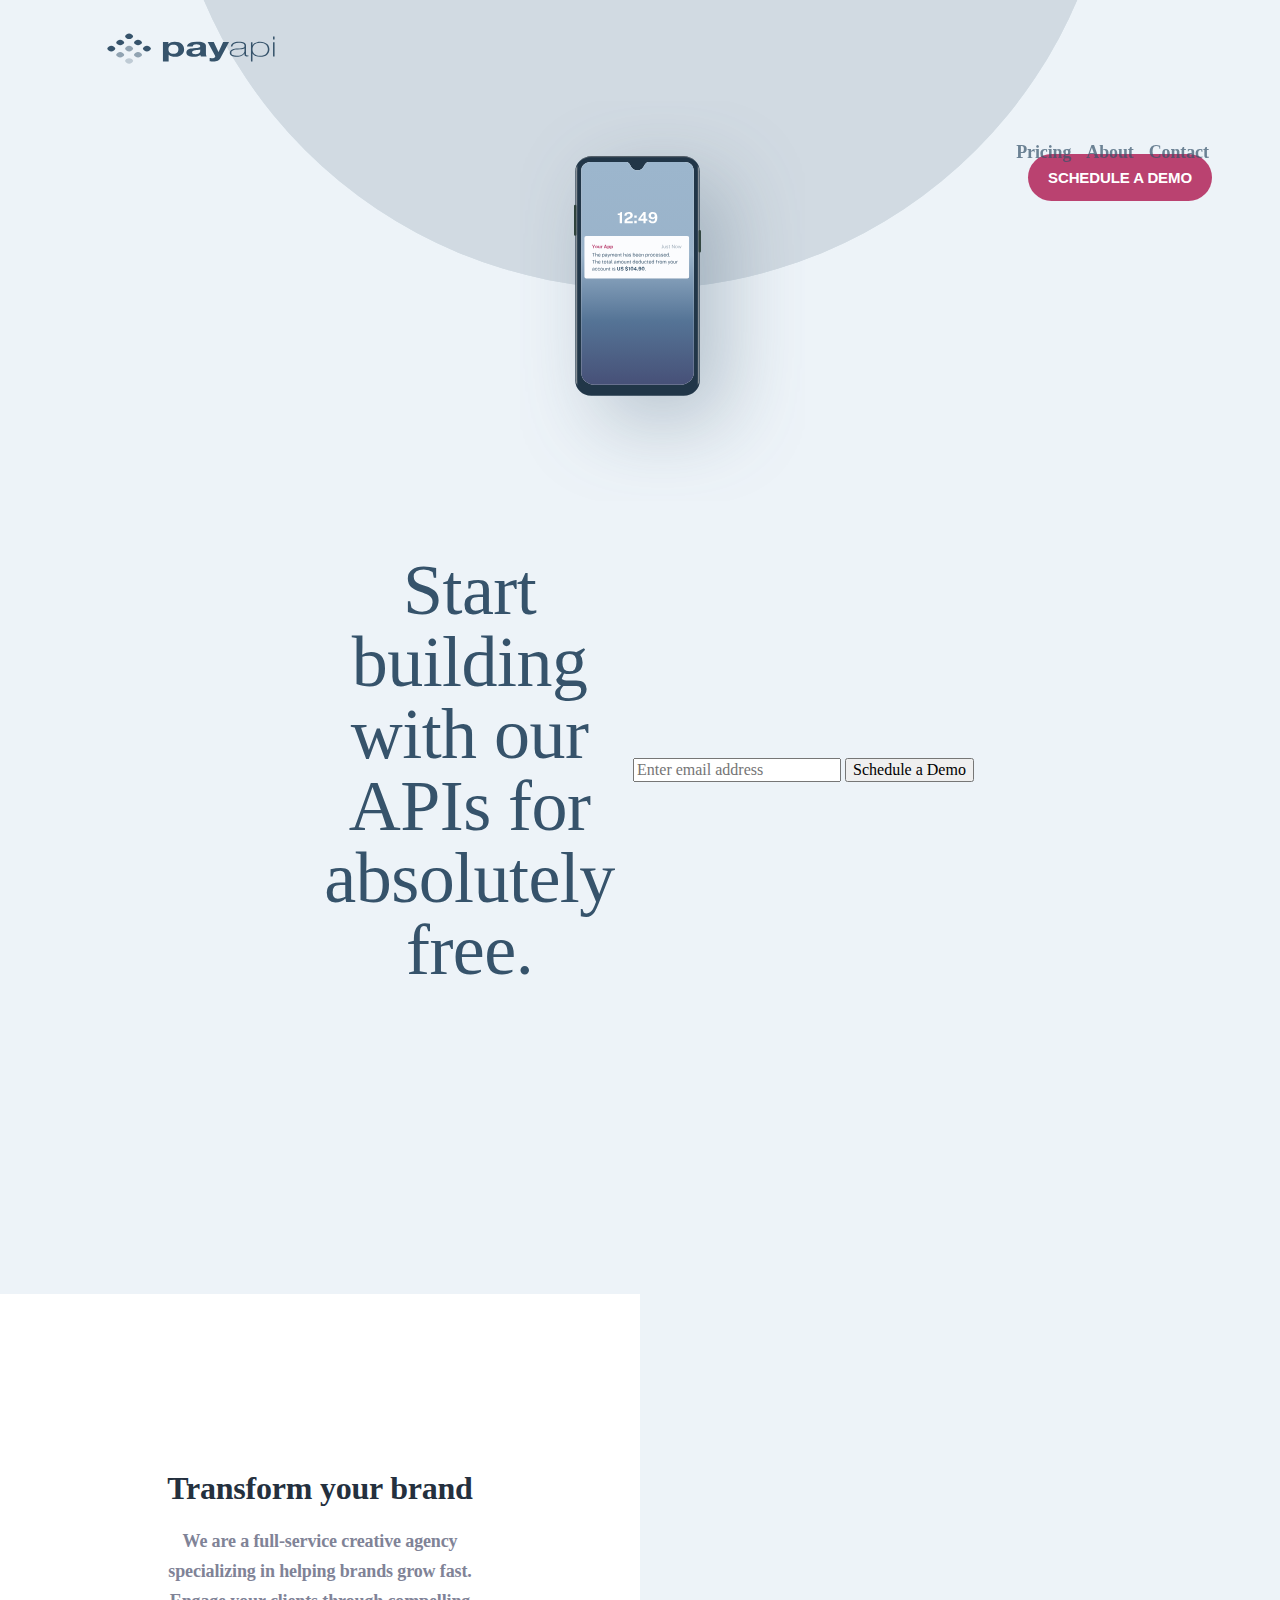
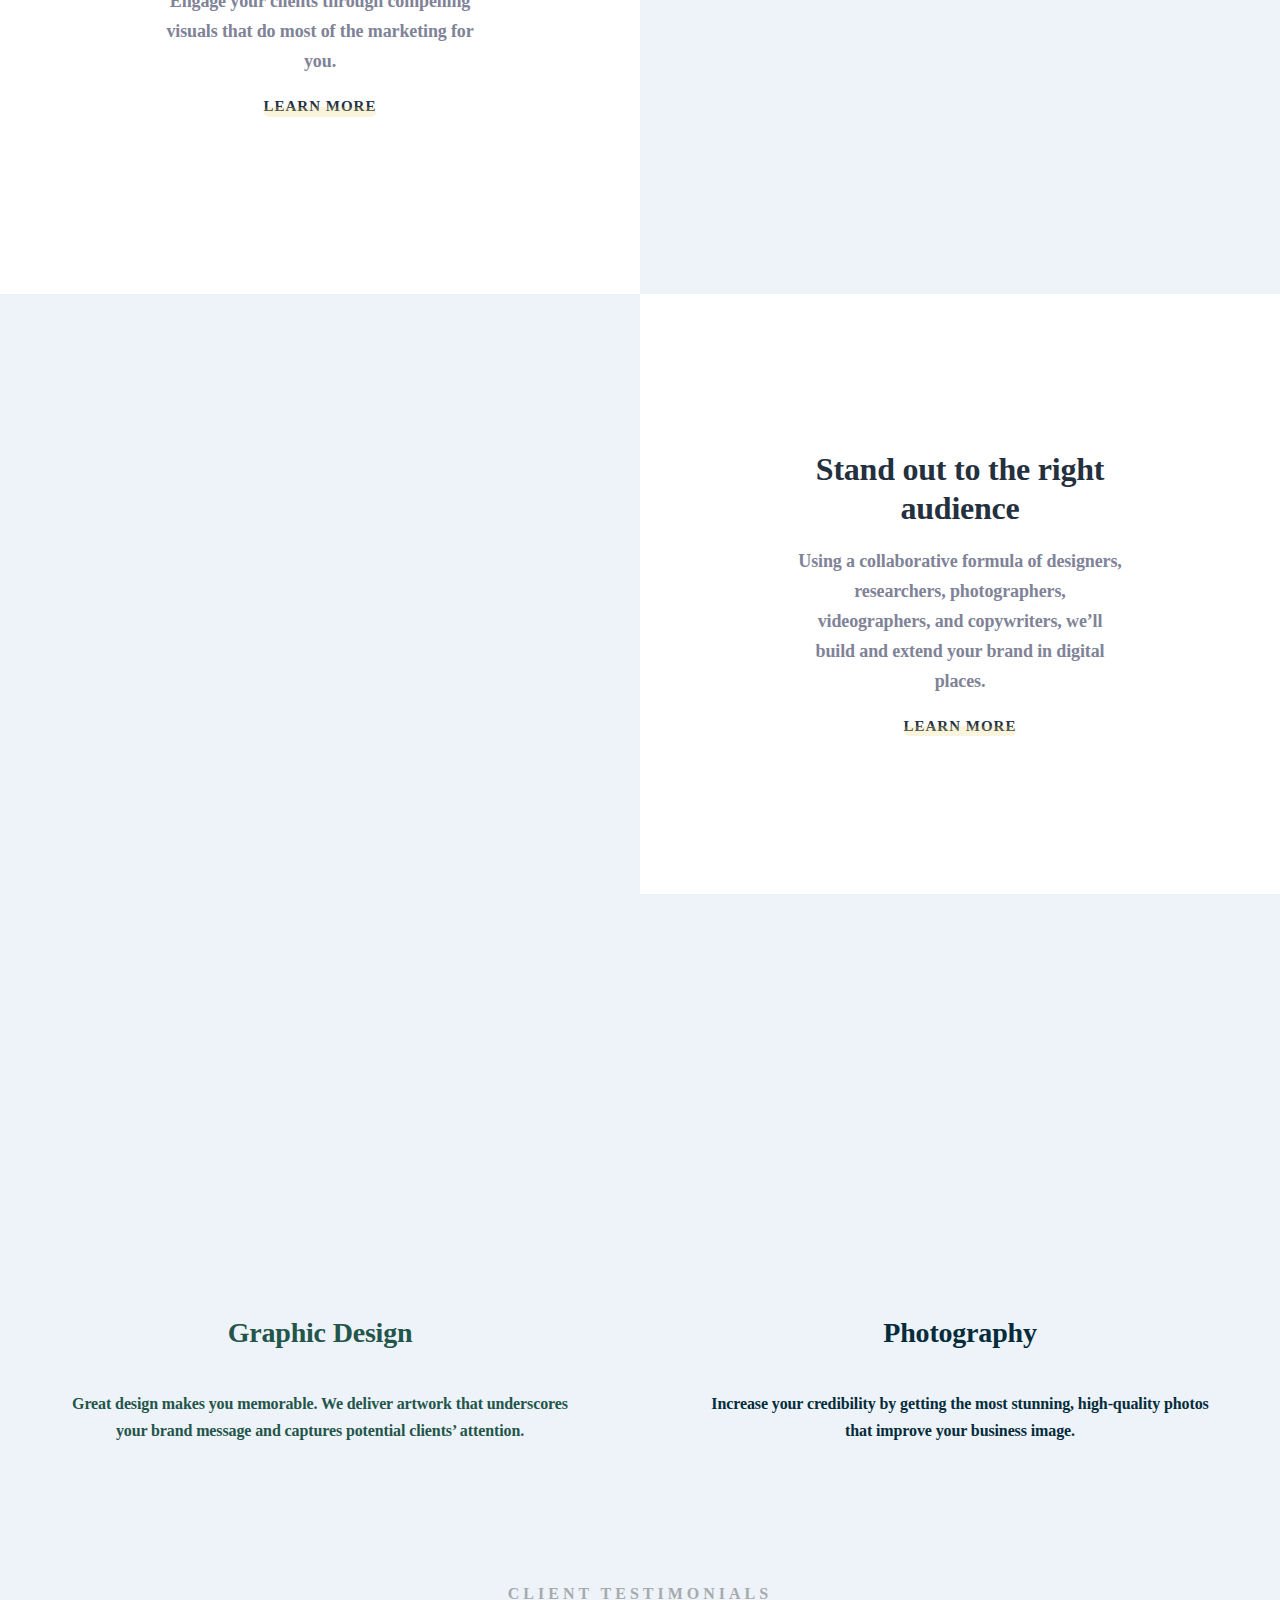
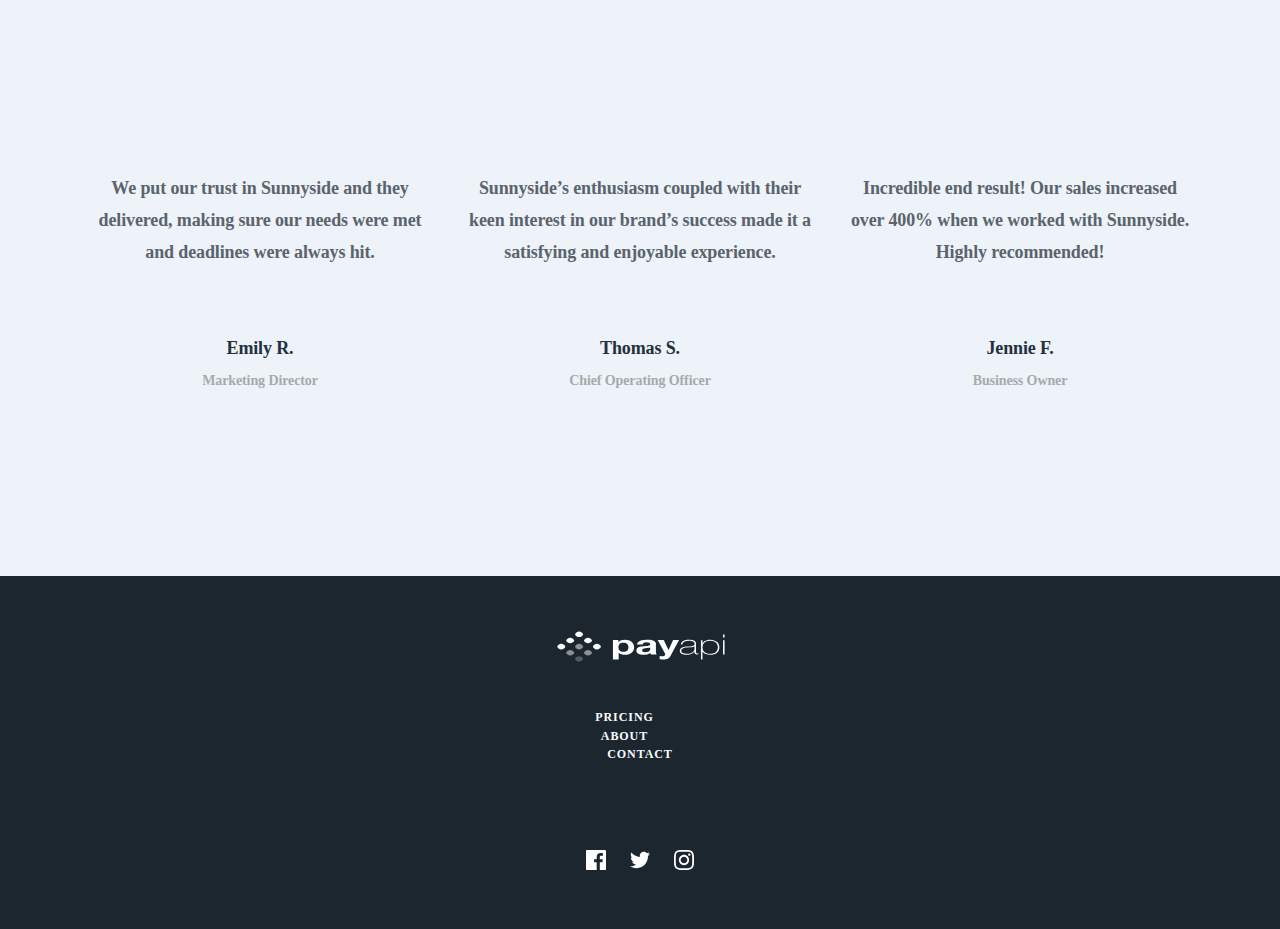
==== commit 2ac2c329: "commit" ====
--- a/index.html
+++ b/index.html
@@ -33,14 +33,27 @@
           
               </div>
 
-        <h1 class="hero-heading">We are creatives</h1>
-
-        <a class="pointer_link" href="#"><img class="pointer__img" src="./images/pointer.svg" alt="pointer to bellow"></a>
+              <img class="smartphone__img" src="./images/phone_mob.svg" alt="smartphone" >
+
   
             </div>
-          <div>    
+
+        <div class="hero__form">
+   
+
+        <h1 class="hero-heading">Start building with our APIs for absolutely free.</h1>
+  
+        <form action="https://echo.htmlacademy.ru">
+          <input class="schedule-input" type="email" name="email" id="email" placeholder="Enter email address">
+          <input class="schedule-demo" type="submit" value="Schedule a Demo">
+        </form>
+  
+       </div>
+          </div>    
       </header>
     
+
+   
    
 
 
--- a/css/styles.css
+++ b/css/styles.css
@@ -58,8 +58,8 @@
   max-width: 1150px;  
   margin-left: auto;
   margin-right: auto;
-  padding-left: 20px;
-  padding-right: 20px;
+  padding-left: 24px;
+  padding-right: 24px;
 }
 
 body {
@@ -69,7 +69,8 @@
   padding: 0;
   margin: 0;
   font-family: var(--barlow-font);
-  background-color: #FEFCF7;
+  background-color:  #EDF3F8;
+  
 }
 
 img {
@@ -89,15 +90,16 @@
 }
 
 /* Header */
-
-.wrapper {
+.site-header {
   background-image: url(../images/circle-bckg.svg);
   background-size: 780px 780px;
   background-repeat: no-repeat;
-  background-position: calc( 100px ) + 500;
+  background-position: calc(50% + 0px) -520px;
+}
+
+
+.wrapper {
   min-width: 100%;
-  position: relative;
-  z-index: 2;
   padding-bottom: 260px; 
 }
 
@@ -105,7 +107,6 @@
   display: flex;
   justify-content: space-between;
   align-items: center;
-  margin-bottom: 105px;
   padding: 32px 0;
 }
 
@@ -125,16 +126,18 @@
   height: 17px;
   flex-shrink: 0;
   cursor: pointer;
+  z-index: 111111;
 }
 
 .site-nav {
   display: none;
   position: absolute;
-  z-index: 1;
-  top: 10%;
-  left: 23px;
-  right: 23px;
+  z-index: 2221;
+  top:0;
+  right: 0;
+  bottom:0;
   padding: 40px 20px;
+  height: 667px;
   text-align: center;
   overflow: auto;
   background-color: var(--black-color);
@@ -142,21 +145,24 @@
 }
 
 
-
 .site-header--open .site-header__button {
-  background-image: url(../images/Hamburger.svg);
+  background-image: url(../images/close.svg);
+  width: 23px;
+  height: 23px;
 }
 
 .site-header--open .site-nav  {
   display: block;
-}
-
-
+  position: fixed;
+}
 
 .site-nav__list {
   list-style-type: none;
-  padding:0;
-  margin: 0;
+  margin: 100px auto;
+  width: 280px;
+  align-items: center;
+  justify-content: center;
+  padding: 0;
 }
 
 .site-nav__link {
@@ -193,13 +199,12 @@
   color: var(--white-water);
   background-color: var(--dark-pink);
   border-radius: 24px;
-}
-
-.pointer__img {
-  position: absolute;
-  z-index: -1;
-  left:calc(50% - 10px);
-  top:calc(50% + 55px)
+  opacity: 1;
+}
+
+.demo__link:hover {
+  opacity: 0.9;
+  color: white;
 }
 
 
@@ -207,57 +212,45 @@
   margin-bottom: 32px;
 }
 
-.hero-container {
-  text-align: center;
+.hero__form {
+  display: flex;
+  flex-wrap: wrap;
+  justify-content: center;
+  align-items: center;
+}
+
+
+.smartphone__img {
+  position: relative;
+  z-index: 1;
+  left: calc(50% - 120px);
+  top: calc(50% - 200px);
 }
 
 .hero-heading {
-  font-family: "Fraunces", Arial, sans-serif;
-  font-style: normal;
-  font-weight: 900;
-  font-size: 40px;
-  line-height: 49px;
-  text-align: center;
-  letter-spacing: 6.25px;
-  text-transform: uppercase;
-  color: #FFFFFF;
-  padding-bottom: 104px;
-}
-
-.hero-desc {
-  font-family: "Barlow";
+  font-family: 'DM Serif Display', serif;
   font-style: normal;
   font-weight: normal;
-  font-size: 15px;
-  line-height: 25px;
-  opacity: 0.8;
-  margin-bottom: 39px;
-  width: 279px;
-  color: #FEFCF7;
-  margin-top: 0;
-}
-
-.hero-link {
-  text-decoration: none;
-  font-family: "Fraunces";
-  font-style: normal;
-  font-weight: 900;
-  font-size: 18px;
-  line-height: 25px;
-  text-align: center;
-  color: #FEFCF7;
-  padding: 15px 31px;
+  font-size: 32px;
+  line-height: 36px;
+  text-align: center;
+  letter-spacing: -0.246154px;
+  color: #36536B;
+  width: 327px;
+  text-align: center;
   display: inline-block;
-  border: 1px solid transparent;
-  background: #0E8784;
-  border-radius: 6px;
-  transition: background-color 0.2s ease-in;
-  padding: 15px 30px;
-}
-
-.hero-link:hover {
-  background-color: #66D2CF;
-}
+  
+}
+
+
+
+
+
+
+
+
+
+
 
 .grid-gallery__list {
   margin: 0;
@@ -302,8 +295,6 @@
   background-color: white;
 
 }
-
-
 
 .gallery__heading {
   margin: 0;
@@ -524,7 +515,7 @@
 }
 
 
-@media only screen and (min-width: 540px) {
+@media only screen and (min-width: 700px) {
   
   .container {
     padding-left: 40px;
@@ -534,11 +525,12 @@
   body {
     overflow-x: hidden;
   }
-
+ 
   .site-header {
-    display: flex;
-    align-items: center;
-    justify-content: space-between;
+    background-image: url(../images/circle-bckg.svg);
+    background-size: 949px 949px;
+    background-repeat: no-repeat;
+    background-position: calc(50% + 0px) -660px;
   }
 
   .wrapper {
@@ -550,12 +542,16 @@
     background-repeat: no-repeat;
   }
 
-  .pointer__img {
-    position: absolute;
-    z-index: -1;
-    left:calc(50% - 10px);
-    top:calc(50% + 20px)
-  }
+
+
+  
+  .smartphone__img {
+    position: relative;
+    z-index: 1;
+    left: calc(50% - 120px);
+    top: calc(50% - 200px);
+  }
+  
 
   .site-header__button {
     display: none;
@@ -568,13 +564,10 @@
   }
 
   .site-nav {
-    display: block;
-    position: static;
-    z-index: 1;
+    display: inline-block;
     top: 0;
     margin: 0;
-    height: auto;
-    width: auto;
+   
   }
 
   .site-nav {
@@ -587,7 +580,8 @@
   .site-nav__list {
     list-style-type: none;
     padding-top: 34px;
-
+    flex-wrap: wrap;
+  
   }
   .site-nav__list {
     font-family: "Barlow";
@@ -602,12 +596,12 @@
     font-weight: 600;
     font-size: 18px;
     line-height: 25px;
-    color:  #FFFFFF;
+    color: var(--dark-blue);;
     letter-spacing: -0.128571px;
   }
 
   .demo__link {
-    padding: 15px 30px;
+    padding: 15px 20px;
     font-family: var(--public-font);
     font-style: normal;
     font-weight: bold;
@@ -615,9 +609,10 @@
     line-height: 25px;
     letter-spacing: -0.107143px;
     text-transform: uppercase;
-    color: black;
-    background-color: white;
+    color: white;
+    background-color: var(--dark-pink);
     border-radius: 28px;
+    opacity: 1;
   }
 
   .demo__link:hover {
@@ -626,7 +621,7 @@
 
   .site-nav__item:not(:last-child) {
     margin-bottom: 0;
-    margin-right: 32px;
+    margin-right: 15px;
   }
 
   .hero {
@@ -647,15 +642,14 @@
   }
 
   .hero-heading {
-    font-family: "Fraunces";
+    font-family: 'DM Serif Display', serif;
     font-style: normal;
-    font-weight: 900;
+    font-weight: normal;
     font-size: 48px;
-    line-height: 48px;
-    color: #FEFCF7;
-    margin: 0;
+    line-height: 56px;
     text-align: center;
-    padding-bottom: 180px;
+    letter-spacing: -0.369231px;
+    color: #36536B;
   }
 
   .hero-desc {
@@ -893,31 +887,16 @@
   }
 
   .hero-heading {
-    font-family: "Fraunces";
-    font-style: normal;
-    font-weight: 900;
-    font-size: 56px;
-    line-height: 69px;
-    color: #FEFCF7;
-    margin-bottom:90px;
-    text-align: center;
-    letter-spacing: 8.75px;
-    text-transform: uppercase;
-  }
-
-  .hero-desc {
-    font-family: "Barlow";
+    font-family: 'DM Serif Display', serif;
     font-style: normal;
     font-weight: normal;
-    font-size: 16px;
-    line-height: 26px;
-    color: #FEFCF7;
-    mix-blend-mode: normal;
-    opacity: 0.8;
-    margin-top: 32px;
-    margin-bottom: 56px;
-    width: 445px;
-  }
+    font-size: 72px;
+    line-height: 72px;
+    letter-spacing: -0.553846px;    
+    color: #36536B;
+  }
+
+
 
 
   .site-header__logo {
@@ -934,14 +913,21 @@
     background-position: center;
   }
 
-  .pointer__img {
-    position: absolute;
-    z-index: -1;
-    left:calc(50% - 10px);
-    top:calc(50% - 50px)
-  }
-
-
+
+  .demo__link {
+    padding: 15px 20px;
+    font-family: var(--public-font);
+    font-style: normal;
+    font-weight: bold;
+    font-size: 15px;
+    line-height: 25px;
+    letter-spacing: -0.107143px;
+    text-transform: uppercase;
+    color: white;
+    background-color: var(--dark-pink);
+    border-radius: 28px;
+    opacity: 1;
+  }
     
 .grid-gallery__list {
   margin: 0;
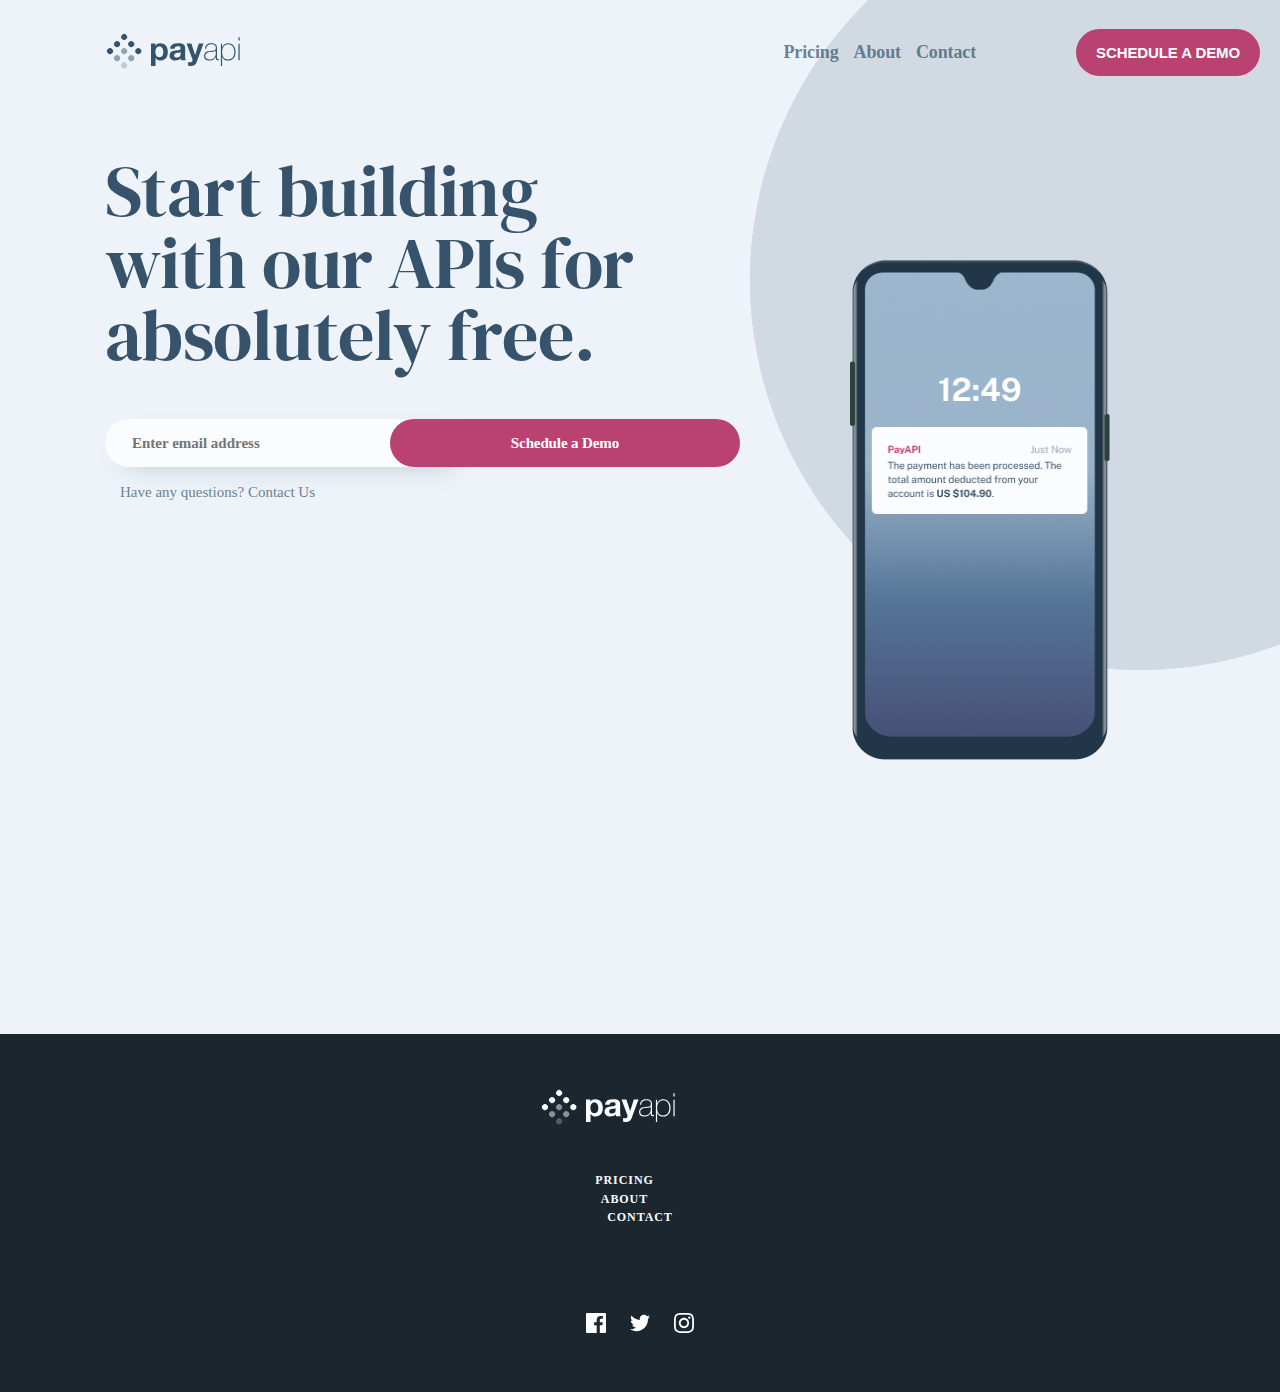
==== commit 869e9aee: "commit" ====
--- a/index.html
+++ b/index.html
@@ -8,8 +8,10 @@
   <title>Payapi</title>
   <link rel="stylesheet" href="./css/normalize.css">
   <link rel="stylesheet" href="./css/styles.css">
+  <link rel="preconnect" href="https://fonts.googleapis.com">
+<link rel="preconnect" href="https://fonts.gstatic.com" crossorigin>
+<link href="https://fonts.googleapis.com/css2?family=DM+Serif+Display&display=swap" rel="stylesheet">
 </head>
-
 <body>
    
       <header class="site-header">
@@ -33,134 +35,36 @@
           
               </div>
 
-              <img class="smartphone__img" src="./images/phone_mob.svg" alt="smartphone" >
+              <img class="smartphone__img" src="./images/Group-mobilephone.png" alt="smartphone" width="128" height="240">
 
   
             </div>
 
-        <div class="hero__form">
-   
+        <div class="hero__form container">
+
 
         <h1 class="hero-heading">Start building with our APIs for absolutely free.</h1>
   
-        <form action="https://echo.htmlacademy.ru">
-          <input class="schedule-input" type="email" name="email" id="email" placeholder="Enter email address">
-          <input class="schedule-demo" type="submit" value="Schedule a Demo">
+        <form  class="form__elems" action="https://echo.htmlacademy.ru">
+
+          <input class="schedule-input" type="email" name="email" id="email" placeholder="Enter email address" aria-label="schedule input">
+
+          <input class="schedule-demo" type="submit" value="Schedule a Demo" aria-label="schedule demo">
         </form>
+
+        <a class="question__link" href="#">Have any questions? Contact Us</a>
+  
   
        </div>
-          </div>    
+
+
+        </div>
       </header>
     
 
    
    
 
-
-  <main class="site-main">
-
-    <section class="grid__list">
-
-<h1 class="visually-hidden">feautures</h1>
-
-    <div class="grid-gallery__list">
-
-      <div class="gallery__item brand">
-
-        <div class="gallery__content ">
-          <h2 class="gallery__heading">Transform your brand</h2>
-          <p class="gallery__desc">We are a full-service creative agency specializing in helping brands grow fast. Engage your clients through compelling visuals that do most of the marketing for you.</p>
-          <a class="gallery__link" href="#" target>LEARN MORE</a>
-        </div>
-
-      </div>
-
-      <div class="gallery__item audience">
-
-        <div class="gallery__content ">
-          <h2 class="gallery__heading">Stand out to the right audience</h2>
-          <p class="gallery__desc">Using a collaborative formula of designers, researchers, photographers, videographers, and copywriters, we’ll build and extend your brand in digital places. </p>
-          <a class="gallery__link" href="#" target>LEARN MORE</a>
-        </div>
-
-      </div>
-
-      <div class="gallery__item">
-
-        <div class="gallery__fruits graphic__design">
-          <h2 class="fruits__heading">Graphic Design</h2>
-          <p class="fruits__desc">Great design makes you memorable. We deliver artwork that underscores your brand message and captures potential clients’ attention.</p>
-        </div>
-
-        <div class="gallery__fruits photography">
-          <h2 class="fruits__heading">Photography</h2>
-          <p class="fruits__desc">Increase your credibility by getting the most stunning, high-quality photos that improve your business image.</p>
-     
-        </div>
-
-      </div>
-
-      
-
-    </div>
-
-  </section>
-
-
-  <section class="testimonals">
-
-    <h2 class="testimonals__heading">CLIENT TESTIMONIALS</h2>
-
-    <ul class="clients__list">
-
-      <li class="clients__item emily">
-        <p class="clients__desc ">
-          We put our trust in Sunnyside and they delivered, making sure our needs were met and deadlines were always hit.
-        </p>
-        <h3 class="clients__name">
-          Emily R.
-        </h3>
-        <p class="clients__status">
-          Marketing Director
-        </p>
-      </li>
-
-      <li class="clients__item thomas">
-        <p class="clients__desc ">
-          Sunnyside’s enthusiasm coupled with their keen interest in our brand’s success made it a satisfying and enjoyable experience.
-        </p>
-        <h3 class="clients__name">
-          Thomas S.
-        </h3>
-        <p class="clients__status">
-          Chief Operating Officer
-        </p>
-      </li>
-
-      <li class="clients__item jennie">
-        <p class="clients__desc ">
-          Incredible end result! Our sales increased over 400% when we worked with Sunnyside. Highly recommended!                                                     
-        </p>
-        <h3 class="clients__name">
-          Jennie F.
-        </h3>
-        <p class="clients__status">
-          Business Owner
-        </p>
-      </li>
-
-
-
-    </ul>
-
-
-  </section>
-
-
-
-
-
-  </main>
 
       <footer class="footer">
           <div class="  container">
--- a/css/styles.css
+++ b/css/styles.css
@@ -100,7 +100,7 @@
 
 .wrapper {
   min-width: 100%;
-  padding-bottom: 260px; 
+ 
 }
 
 .header__content {
@@ -212,23 +212,32 @@
   margin-bottom: 32px;
 }
 
-.hero__form {
-  display: flex;
-  flex-wrap: wrap;
-  justify-content: center;
-  align-items: center;
-}
-
 
 .smartphone__img {
   position: relative;
   z-index: 1;
-  left: calc(50% - 120px);
+  left: calc(50% - 60px);
   top: calc(50% - 200px);
 }
 
+
+.hero__form {
+  display: flex;
+  justify-content: center;
+  align-items: center;
+  text-align: center;
+}
+
+
+.form__elems {
+  display: flex;
+  flex-direction: column;
+  width: 100%;
+}
+
+
 .hero-heading {
-  font-family: 'DM Serif Display', serif;
+  font-family: "DM Serif Display";
   font-style: normal;
   font-weight: normal;
   font-size: 32px;
@@ -236,21 +245,51 @@
   text-align: center;
   letter-spacing: -0.246154px;
   color: #36536B;
-  width: 327px;
   text-align: center;
   display: inline-block;
-  
-}
-
-
-
-
-
-
-
-
-
-
+
+}
+
+
+.schedule-input {
+  padding: 15px 27px;
+  border: none;
+  border-radius: ;
+  background: #FBFCFE;
+  box-shadow: 10px 10px 25px -10px rgba(54, 83, 107, 0.25);
+  border-radius: 24px;
+  margin-bottom: 16px;
+  max-width: 350px;
+}
+
+.schedule-demo[type=submit] {
+  padding: 15px 48px;
+  background: #BA4270;
+  border-radius: 24px;  
+  border: none;
+  max-width: 350px;
+  color: white;
+  font-family: "Public Sans";
+  font-style: normal;
+  font-weight: bold;
+  font-size: 15px;
+  line-height: 18px;
+  text-align: center;
+  letter-spacing: -0.115385px;
+  margin-bottom: 24px;
+}
+
+.question__link {
+  font-family: "Public Sans";
+  text-decoration: none;
+  font-style: normal;
+  font-weight: normal;
+  font-size: 15px;
+  line-height: 18px;
+  color: #6C8294;
+  text-align: center;
+  width: 225px;
+}
 
 .grid-gallery__list {
   margin: 0;
@@ -548,7 +587,7 @@
   .smartphone__img {
     position: relative;
     z-index: 1;
-    left: calc(50% - 120px);
+    left: calc(50% - 60px);
     top: calc(50% - 200px);
   }
   
@@ -559,18 +598,20 @@
   }
 
   .site-header__logo {
-    width: 170px;
-    height: 33px;
+    width: 135px;
+    height: 38px;
+    margin-right: 65px;  
   }
 
   .site-nav {
-    display: inline-block;
+    display: block;
     top: 0;
     margin: 0;
    
   }
 
   .site-nav {
+    flex-direction: row;
     padding: 40px 20px;
     text-align: center;
     color: var(--white-color);
@@ -580,7 +621,8 @@
   .site-nav__list {
     list-style-type: none;
     padding-top: 34px;
-    flex-wrap: wrap;
+    margin:0;
+    width: 100%;
   
   }
   .site-nav__list {
@@ -588,6 +630,7 @@
     display: flex;
     justify-content: center;
     padding: 0;
+
   }
 
   .site-nav__link {
@@ -613,6 +656,7 @@
     background-color: var(--dark-pink);
     border-radius: 28px;
     opacity: 1;
+    margin-left: 85px;
   }
 
   .demo__link:hover {
@@ -624,16 +668,6 @@
     margin-right: 15px;
   }
 
-  .hero {
-    display: flex;
-    flex-direction: column;
-    align-items: flex-start;
-    background-image: url(../images/hero-photo.jpg);
-    background-repeat:no-repeat ;
-    background-size: cover;
-    height: auto;
-    margin-bottom: 144px;
-  }
 
   .hero-container {
     text-align: start;
@@ -650,258 +684,92 @@
     text-align: center;
     letter-spacing: -0.369231px;
     color: #36536B;
-  }
-
-  .hero-desc {
-    font-family: "Barlow";
+    max-width: 573;
+  }
+
+  .hero__form {
+    display: flex;
+    justify-content: flex-start;
+    align-items: flex-start;
+    text-align: center;
+  }
+
+  .hero-heading {
+    font-family: "DM Serif Display";
     font-style: normal;
     font-weight: normal;
-    font-size: 15px;
-    line-height: 25px;
-    color: #FEFCF7;
-    mix-blend-mode: normal;
-    opacity: 0.8;
-    margin-top: 24px;
-    margin-bottom: 40px;
-    width: 400px;
-  }
-
-
-  
-.grid-gallery__list {
-  margin: 0;
-  padding: 0;
-  list-style: none;
-}
-
-.gallery__item {
-  height: auto;
-  display: flex;
-  width: 100%;
-  flex-direction: row;
-}
-
-.gallery__content {
-  flex-grow: 0;
-  width: 50%;
-  height: auto;
-}
-
-.brand {
-  flex-direction: row-reverse;
-}
-
-.brand::before {
-  background-image: url(../images/hero-egg-desk.png);
-  content: "";
-  display: block;
-  width: 50%;
-  height: auto;
-  background-repeat: no-repeat;
-  background-position: center;
-  background-size: cover;
-}
-
-.audience::before {
-  background-image: url(../images/grid_pink.jpg);
-  content: "";
-  display: block;
-  width: 50%;
-  height: auto;
-  background-repeat: no-repeat;
-  background-position: center;
-  background-size: cover;
-}
-
-.gallery__fruits {
-  display: flex;
-  flex-direction: column;
-  justify-content: flex-end;
-  align-items: center;
-  text-align: center;
-  padding: 398px 24px 60px 24px;
-  width: 50%;
-}
-
-.fruits__heading {
-  font-family: "Fraunces";
-  font-style: normal;
-  font-weight: 900;
-  font-size: 28px;
-  line-height: 35px;
-  text-align: center;
-  letter-spacing: -0.2px;
-
-}
-
-.fruits__desc {
-  font-family: "Barlow";
-  font-style: normal;
-  font-weight: 600;
-  font-size: 16px;
-  line-height: 27px;
-  text-align: center;
-  letter-spacing: -0.114286px;
-  width: 84%;
-}
-
-.graphic__design {
-  color: #24554A;
-  background-image: url(../images/fruit1mob.jpg);
-  background-repeat: no-repeat;
-  background-size: cover;
-  background-position:center center;
-}
-
-.photography {
-  color: #052C3B;
-  background-image: url(../images/fruit2mob.jpg);
-  background-repeat: no-repeat;
-  background-size: cover;
-  background-position:center center;
-}
-
-
-
-.clients__list {
-  display: flex;
-  flex-direction: column;
-  justify-content: center;
-  align-items: center;
-  list-style: none;
-  padding: 0 24px;
-  margin: 0;
-}
-
-.clients__item  {
-  display: flex;
-  flex-direction: column;
-  align-items: center;
-  justify-content: center;
-  text-align: center;
-}
-
-.clients__item:not(:last-child) {
-  margin-bottom: 64px;
-}
-
-.clients__desc {
-  font-family: "Barlow";
-  font-style: normal;
-  font-weight: 600;
-  font-size: 18px;
-  line-height: 32px;
-  text-align: center;
-  letter-spacing: -0.128571px;
-  color: #5B636D;
-  margin: 0;
-  margin-bottom: 32px;
-}
-
-.emily::before {
-  content: "";
-  width: 72px;
-  height: 72px;
-  background-image: url(../images/tes_1.png);
-  background-size:cover;
-  background-repeat: no-repeat;
-  background-position:center;
-  margin-bottom: 32px;
-}
-
-.thomas::before {
-  content: "";
-  width: 72px;
-  height: 72px;
-  display: block;
-  background-image: url(../images/tes_3.png);
-  background-size:cover;
-  background-repeat: no-repeat;
-  background-position: center;
-  margin-bottom: 32px;
-
-}
-
-.jennie::before {
-  content: "";
-  width: 72px;
-  height: 72px;
-  display: block;
-  background-image: url(../images/tes_2.png);
-  background-size:cover;
-  background-repeat: no-repeat;
-  background-position: center;
-  margin-bottom: 32px;
-}
-
-
-.clients__name {
-  font-family: "Fraunces";
-  font-style: normal;
-  font-weight: 900;
-  font-size: 18px;
-  line-height: 22px;
-  text-align: center;
-  letter-spacing: -0.128571px;
-  color: #24303E;
-  margin: 0;
-  margin-bottom: 9px;
-}
-
-.clients__status {
-  font-family: "Barlow";
-  font-style: normal;
-  font-weight: 600;
-  font-size: 14px;
-  line-height: 25px;
-  text-align: center;
-  letter-spacing: -0.1px;
-  color: #A7AAAD;
-  margin: 0;
-}
-
-
-
-
-}
-
- 
-
-@media only screen and (min-width: 1075px) {
-  
-  .hero {
+    font-size: 32px;
+    line-height: 36px;
+    text-align: center;
+    letter-spacing: -0.246154px;
+    color: #36536B;
+    text-align: center;
+    display: inline-block;
+    width: 573px;
+  }
+  
+  
+  .form__elems {
     display: flex;
     flex-direction: column;
-    align-items: flex-start;
-    background-image: url(../images/hero-photo.jpg);
-    background-repeat:no-repeat ;
-    background-size: cover;
-    height: auto;
-    margin-bottom: 144px;
-  }
-
-  .hero-container {
-    text-align: start;
-    width: 493px;
-    margin-left: 58px;
-  }
-
-  .hero-heading {
-    font-family: 'DM Serif Display', serif;
+    width: 100%;
+  }
+  
+  
+  .schedule-input {
+    font-family: "Public Sans";
     font-style: normal;
-    font-weight: normal;
-    font-size: 72px;
-    line-height: 72px;
-    letter-spacing: -0.553846px;    
-    color: #36536B;
-  }
-
-
-
-
-  .site-header__logo {
-    width: 170px;
-    height: 33px;
+    font-weight: bold;
+    font-size: 15px;
+    line-height: 18px;
+    text-align: center;
+    padding: 15px 27px;
+    border: none;
+    text-align: left;
+    background: #FBFCFE;
+    box-shadow: 10px 10px 25px -10px rgba(54, 83, 107, 0.25);
+    border-radius: 24px;
+    margin-bottom: 16px;
+    width: 445px;
+    position: relative;
+    z-index: 1;
+ 
+  }
+  
+  .schedule-demo[type=submit] {
+    padding: 15px 24px;
+    background: #BA4270;
+    border-radius: 24px;  
+    border: none;
+    max-width: 350px;
+    color: white;
+    font-family: "Public Sans";
+    font-style: normal;
+    font-weight: bold;
+    font-size: 15px;
+    line-height: 18px;
+    letter-spacing: -0.115385px;
+    margin-bottom: 24px;
+    position: absolute;
+    z-index: 1;
+    left: calc(50% - 90px);
+    right:0;
+  }
+
+}
+
+ 
+
+@media only screen and (min-width: 1075px) {
+  
+
+
+  .site-header {
+    background-image: url(../images/circle-bckg.svg);
+    background-size: 780px 780px;
+    background-repeat: no-repeat;
+    background-position: calc(50% + 500px) -110px;
+    padding-bottom: 350px;
   }
 
   .wrapper {
@@ -911,8 +779,30 @@
     background-size: cover;
     background-repeat: no-repeat;
     background-position: center;
-  }
-
+    position: relative;
+    z-index: 1;
+  }
+  
+  .header__content {
+    display: flex;
+    justify-content: flex-start;
+    align-items: center;
+    padding: 32px 0;
+  }
+  
+  .smartphone__img {
+    position: absolute;
+    width: 260px;
+    height: 500px;
+    z-index: 1;
+    left: calc(50% + 210px);
+    top: calc(50% + 10px);
+  }
+  
+  .site-header__logo {
+    width: 135px;
+    height: 38px;
+  }
 
   .demo__link {
     padding: 15px 20px;
@@ -929,198 +819,71 @@
     opacity: 1;
   }
     
-.grid-gallery__list {
-  margin: 0;
-  padding: 0;
-  list-style: none;
-}
-
-.gallery__item {
-  height: auto;
-  display: flex;
-  width: 100%;
-  flex-direction: row;
-}
-
-.gallery__content {
-  flex-grow: 0;
-  width: 50%;
-}
-
-.brand {
-  flex-direction: row-reverse;
-}
-
-.brand::before {
-  background-image: url(../images/hero-egg-desk@2x.png);
-  content: "";
-  display: block;
-  width: 50%;
-  height: 600px;
-  background-repeat: no-repeat;
-  background-size: cover;
-}
-
-.audience::before {
-  background-image: url(../images/grid_pink.jpg);
-  content: "";
-  display: block;
-  width: 50%;
-  height: 600px;
-  background-repeat: no-repeat;
-  background-size: cover;
-}
-
-.gallery__fruits {
-  display: flex;
-  flex-direction: column;
-  justify-content: flex-end;
-  align-items: center;
-  text-align: center;
-  padding: 398px 24px 60px 24px;
-  width: 50%;
-}
-
-.fruits__heading {
-  font-family: "Fraunces";
-  font-style: normal;
-  font-weight: 900;
-  font-size: 28px;
-  line-height: 35px;
-  text-align: center;
-  letter-spacing: -0.2px;
-
-}
-
-.fruits__desc {
-  font-family: "Barlow";
-  font-style: normal;
-  font-weight: 600;
-  font-size: 16px;
-  line-height: 27px;
-  text-align: center;
-  letter-spacing: -0.114286px;
-  width: 84%;
-}
-
-.graphic__design {
-  color: #24554A;
-  background-image: url(../images/fruit1desk.jpg);
-  background-repeat: no-repeat;
-  background-size: cover;
-  background-position:center ;
-}
-
-.photography {
-  color: #052C3B;
-  background-image: url(../images/fruit2desk.jpg);
-  background-repeat: no-repeat;
-  background-size: cover;
-  background-position:center ;
-}
-
-
-.clients__list {
-  display: flex;
-  flex-direction: row;
-  justify-content: center;
-  align-items: flex-start;
-  list-style: none;
-  padding: 0;
-  margin: 0;
-}
-
-.clients__item  {
-  display: flex;
-  flex-direction: column;
-  align-items: center;
-  justify-content: center;
-  text-align: center;
-  width: 350px;
-}
-
-.clients__item:not(:last-child) {
-  margin-bottom: 0;
-  margin-right: 30px;
-}
-
-.clients__desc {
-  font-family: "Barlow";
-  font-style: normal;
-  font-weight: 600;
-  font-size: 18px;
-  line-height: 32px;
-  text-align: center;
-  letter-spacing: -0.128571px;
-  color: #5B636D;
-  margin: 0;
-  padding-bottom: 69px;
+  .hero-heading {
+    font-family: 'DM Serif Display', serif;
+    font-style: normal;
+    font-weight: normal;
+    font-size: 72px;
+    line-height: 72px;
+    letter-spacing: -0.553846px;    
+    color: #36536B;
+    text-align: start;
+  }
+  
+  .hero__form {
+    display: flex;
+    flex-direction: column;
+    justify-content: flex-start;
+    align-items: flex-start;
+    text-align: center;
+  }
+
+  .form__elems {
+    display: flex;
+    flex-direction: column;
+    width: 100%;
+  }
+  
+  
+  .schedule-input {
+    font-family: "Public Sans";
+    font-style: normal;
+    font-weight: bold;
+    font-size: 15px;
+    line-height: 18px;
+    text-align: center;
+    padding: 15px 27px;
+    border: none;
+    text-align: left;
+    background: #FBFCFE;
+    box-shadow: 10px 10px 25px -10px rgba(54, 83, 107, 0.25);
+    border-radius: 24px;
+    margin-bottom: 16px;
+    width: 445px;
+    position: relative;
+    z-index: 1;
  
-}
-
-.emily::before {
-  content: "";
-  width: 72px;
-  height: 72px;
-  background-image: url(../images/tes_1.png);
-  background-size:cover;
-  background-repeat: no-repeat;
-  background-position:center;
-  margin-bottom: 32px;
-}
-
-.thomas::before {
-  content: "";
-  width: 72px;
-  height: 72px;
-  display: block;
-  background-image: url(../images/tes_3.png);
-  background-size:cover;
-  background-repeat: no-repeat;
-  background-position: center;
-  margin-bottom: 32px;
-
-}
-
-.jennie::before {
-  content: "";
-  width: 72px;
-  height: 72px;
-  display: block;
-  background-image: url(../images/tes_2.png);
-  background-size:cover;
-  background-repeat: no-repeat;
-  background-position: center;
-  margin-bottom: 32px;
-}
-
-
-.clients__name {
-  font-family: "Fraunces";
-  font-style: normal;
-  font-weight: 900;
-  font-size: 18px;
-  line-height: 22px;
-  text-align: center;
-  letter-spacing: -0.128571px;
-  color: #24303E;
-  margin: 0;
-  margin-bottom: 9px;
-}
-
-.clients__status {
-  font-family: "Barlow";
-  font-style: normal;
-  font-weight: 600;
-  font-size: 14px;
-  line-height: 25px;
-  text-align: center;
-  letter-spacing: -0.1px;
-  color: #A7AAAD;
-  margin: 0;
-}
-
-
+  }
+  
+  .schedule-demo[type=submit] {
+    padding: 15px 24px;
+    background: #BA4270;
+    border-radius: 24px;  
+    border: none;
+    max-width: 350px;
+    color: white;
+    font-family: "Public Sans";
+    font-style: normal;
+    font-weight: bold;
+    font-size: 15px;
+    line-height: 18px;
+    letter-spacing: -0.115385px;
+    margin-bottom: 24px;
+    position: absolute;
+    z-index: 1;
+    left: calc(50% - 250px);
+    right:0;
+  }
 
 
 
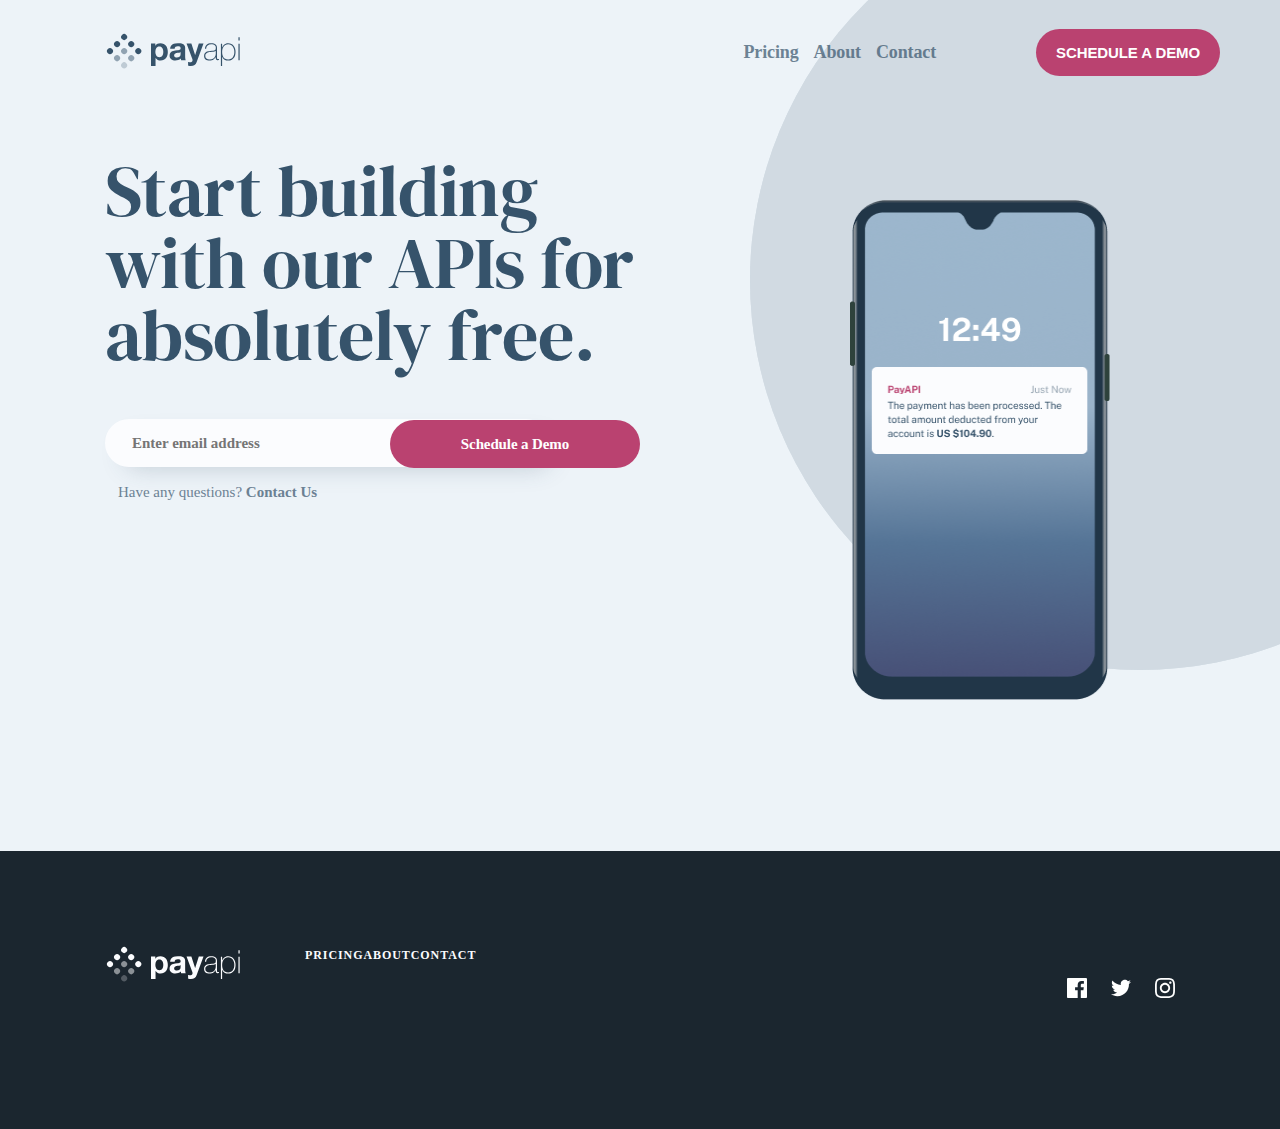
==== commit cde001b2: "Commit" ====
--- a/index.html
+++ b/index.html
@@ -23,12 +23,14 @@
                   <img class="site-header__logo" src="./images/Mob_logo.svg" alt="logo of Payapi" width="135" height="38">
                 </a>
                 <nav class="site-nav">
+                  <div class="container">
                   <ul class="site-nav__list">
                     <li class="site-nav__item"><a class="site-nav__link" href="index.html">Pricing</a></li>
                     <li class="site-nav__item"><a class="site-nav__link" href="#">About</a></li>
                     <li class="site-nav__item"><a class="site-nav__link" href="#">Contact</a></li>
-                    <li class="site-nav__item"><a class="site-nav__link demo__link" href="#">Schedule a Demo</a></li>
+                    <li class="site-nav__item" ><a class="site-nav__link demo__link" href="#">Schedule a Demo</a></li>
                   </ul>
+                </div>
                 </nav>
 
                 <button class="site-header__button" type="button" aria-label="toggle-menu"></button>
@@ -52,7 +54,7 @@
           <input class="schedule-demo" type="submit" value="Schedule a Demo" aria-label="schedule demo">
         </form>
 
-        <a class="question__link" href="#">Have any questions? Contact Us</a>
+        <a class="question__link" href="#">Have any questions? <b>Contact Us</b></a>
   
   
        </div>
@@ -69,9 +71,10 @@
       <footer class="footer">
           <div class="  container">
             <div class="footer__container">
-            <a class="site-header__logo-link"href="index.html"><img class="site-header__logo" src="./images/payapi_white_logo.svg" alt="logo of Sunnyside" width="135" height="38"></a>
+       
 
             <ul class="footer-nav__list">
+              <li><a class="site-header__logo-link"href="index.html"><img class="site-header__logo" src="./images/payapi_white_logo.svg" alt="logo of Sunnyside" width="135" height="38"></a></li>
               <li class="footer-nav__item"><a class=" footer-nav__link" href="index.html">Pricing</a></li>
               <li class="footer-nav__item"><a class=" footer-nav__link" href="./about.html">About</a></li>
               <li class="footer-nav__item"><a class=" footer-nav__link" href="#">Contact</a></li>
--- a/css/styles.css
+++ b/css/styles.css
@@ -7,7 +7,6 @@
   font-display: swap;
 }
 
-
 @font-face {
   font-family: 'Public Sans';
   src: url('PublicSans-Regular.woff2') format('woff2'),
@@ -17,8 +16,6 @@
   font-display: swap;
 }
 
-
-
 @font-face {
   font-family: 'DM Serif Display';
   src: url('DMSerifDisplay-Regular.woff2') format('woff2'),
@@ -27,8 +24,6 @@
   font-style: normal;
   font-display: swap;
 }
-
-
 
 html {
   box-sizing: border-box;
@@ -52,7 +47,6 @@
   --pink-color:#DA6D97;
 }
 
-
 .container {
   width: 100%;
   max-width: 1150px;  
@@ -70,7 +64,6 @@
   margin: 0;
   font-family: var(--barlow-font);
   background-color:  #EDF3F8;
-  
 }
 
 img {
@@ -97,10 +90,8 @@
   background-position: calc(50% + 0px) -520px;
 }
 
-
 .wrapper {
   min-width: 100%;
- 
 }
 
 .header__content {
@@ -144,18 +135,6 @@
   color: #83888F;
 }
 
-
-.site-header--open .site-header__button {
-  background-image: url(../images/close.svg);
-  width: 23px;
-  height: 23px;
-}
-
-.site-header--open .site-nav  {
-  display: block;
-  position: fixed;
-}
-
 .site-nav__list {
   list-style-type: none;
   margin: 100px auto;
@@ -185,6 +164,17 @@
 
 .site-nav__link:hover {
   color: #333D4B;
+}
+
+.site-header--open .site-header__button {
+  background-image: url(../images/close.svg);
+  width: 23px;
+  height: 23px;
+}
+
+.site-header--open .site-nav  {
+  display: block;
+  position: fixed;
 }
 
 .demo__link {
@@ -200,6 +190,7 @@
   background-color: var(--dark-pink);
   border-radius: 24px;
   opacity: 1;
+  cursor: pointer;
 }
 
 .demo__link:hover {
@@ -207,11 +198,9 @@
   color: white;
 }
 
-
 .site-nav__item:not(:last-child) {
   margin-bottom: 32px;
 }
-
 
 .smartphone__img {
   position: relative;
@@ -220,18 +209,19 @@
   top: calc(50% - 200px);
 }
 
-
 .hero__form {
   display: flex;
+  flex-direction: column;
   justify-content: center;
   align-items: center;
   text-align: center;
 }
-
 
 .form__elems {
   display: flex;
   flex-direction: column;
+  justify-content: center;
+  align-items: center;
   width: 100%;
 }
 
@@ -254,12 +244,15 @@
 .schedule-input {
   padding: 15px 27px;
   border: none;
-  border-radius: ;
   background: #FBFCFE;
   box-shadow: 10px 10px 25px -10px rgba(54, 83, 107, 0.25);
   border-radius: 24px;
   margin-bottom: 16px;
-  max-width: 350px;
+  min-width: 327px;
+}
+
+.schedule-input:active {
+  border: transparent;
 }
 
 .schedule-demo[type=submit] {
@@ -267,7 +260,7 @@
   background: #BA4270;
   border-radius: 24px;  
   border: none;
-  max-width: 350px;
+  min-width: 327px;
   color: white;
   font-family: "Public Sans";
   font-style: normal;
@@ -277,6 +270,8 @@
   text-align: center;
   letter-spacing: -0.115385px;
   margin-bottom: 24px;
+  cursor: pointer;
+
 }
 
 .question__link {
@@ -291,267 +286,6 @@
   width: 225px;
 }
 
-.grid-gallery__list {
-  margin: 0;
-  padding: 0;
-  list-style: none;
-}
-
-.gallery__item {
-  height: auto;
-  display: flex;
-  flex-direction: column;
-}
-
-.brand::before {
-  background-image: url(../images/hero-egg-mob.png);
-  content: "";
-  display: block;
-  width: 100%;
-  height: 312px;
-  background-repeat: no-repeat;
-  background-position: center;
-  background-size: cover;
-}
-
-.audience::before {
-  background-image: url(../images/mobpink.png);
-  content: "";
-  display: block;
-  width: 100%;
-  height:312px;
-  background-repeat: no-repeat;
-  background-position: center;
-  background-size: cover;
-}
-
-.gallery__content {
-  display: flex;
-  flex-direction: column;
-  justify-content: center;
-  align-items: center;
-  padding: 64px 0;
-  background-color: white;
-
-}
-
-.gallery__heading {
-  margin: 0;
-  font-family: "Fraunces";
-  font-style: normal;
-  font-weight: 900;
-  font-size: 32px;
-  line-height: 39px;
-  text-align: center;
-  letter-spacing: -0.228571px;
-  color: #24303E;
-  width: 327px;
-}
-
-.gallery__desc {
-  font-family: "Barlow";
-  font-style: normal;
-  font-weight: 600;
-  font-size: 18px;
-  line-height: 30px;
-  text-align: center;
-  letter-spacing: -0.128571px;
-  color: #808397;
-  width: 327px;
-}
-
-
-.gallery__link {
-  font-family: "Fraunces" ;
-  font-style: normal;
-  font-weight: 900;
-  font-size: 15px;
-  line-height: 25px;
-  letter-spacing: 1px;
-  text-transform: uppercase;
-  color: #24303E;
-  text-decoration: none;
-  position: relative;
-  z-index: 1;
-  transition: all 0.2s ease-in-out 0s;
-  -moz-transition: all 0.2s ease-in-out 0s;
-  -webkit-transition: all 0.2s ease-in-out 0s;
-  -o-transition: all 0.2s ease-in-out 0s;
-  
-}
-
-.gallery__link::after {
-  content: "";
-  height:10px ;
-  width: 100%;
-  display: block;
-  background-color: #e4d376;
-  mix-blend-mode: normal;
-  opacity: 0.25;
-  border-radius: 28px;
-  position: absolute;
-  z-index: 1;
-  bottom: 10%;
-}
-
-.gallery__link:hover::after {
-  background-color: #ffda09;
-}
-
-.gallery__fruits {
-  display: flex;
-  flex-direction: column;
-  justify-content: flex-end;
-  align-items: center;
-  text-align: center;
-  padding: 398px 24px 60px 24px;
-}
-
-.fruits__heading {
-  font-family: "Fraunces";
-  font-style: normal;
-  font-weight: 900;
-  font-size: 28px;
-  line-height: 35px;
-  text-align: center;
-  letter-spacing: -0.2px;
-
-}
-
-.fruits__desc {
-  font-family: "Barlow";
-  font-style: normal;
-  font-weight: 600;
-  font-size: 16px;
-  line-height: 27px;
-  text-align: center;
-  letter-spacing: -0.114286px;
-  width: 84%;
-}
-
-.graphic__design {
-  color: #24554A;
-  background-image: url(../images/fruit1mob.jpg);
-  background-repeat: no-repeat;
-  background-size: cover;
-  background-position:center;
-}
-
-.photography {
-  color: #052C3B;
-  background-image: url(../images/fruit2mob.jpg);
-  background-repeat: no-repeat;
-  background-size: cover;
-}
-
-.testimonals__heading {
-  font-family: "Fraunces";
-  font-style: normal;
-  font-weight: 900;
-  font-size: 16px;
-  line-height: 20px;
-  text-align: center;
-  letter-spacing: 4px;
-  color: #A7AAAD;
-  margin: 64px 0;
-}
-
-.clients__list {
-  display: flex;
-  flex-direction: column;
-  justify-content: center;
-  align-items: center;
-  list-style: none;
-  padding: 0 24px;
-  margin: 0;
-}
-
-.clients__item  {
-  display: flex;
-  flex-direction: column;
-  align-items: center;
-  justify-content: center;
-  text-align: center;
-}
-
-.clients__item:not(:last-child) {
-  margin-bottom: 64px;
-}
-
-.clients__desc {
-  font-family: "Barlow";
-  font-style: normal;
-  font-weight: 600;
-  font-size: 18px;
-  line-height: 32px;
-  text-align: center;
-  letter-spacing: -0.128571px;
-  color: #5B636D;
-  margin: 0;
-  margin-bottom: 32px;
-}
-
-.emily::before {
-  content: "";
-  width: 72px;
-  height: 72px;
-  background-image: url(../images/tes_1.png);
-  background-size:cover;
-  background-repeat: no-repeat;
-  background-position:center;
-  margin-bottom: 32px;
-}
-
-.thomas::before {
-  content: "";
-  width: 72px;
-  height: 72px;
-  display: block;
-  background-image: url(../images/tes_3.png);
-  background-size:cover;
-  background-repeat: no-repeat;
-  background-position: center;
-  margin-bottom: 32px;
-
-}
-
-.jennie::before {
-  content: "";
-  width: 72px;
-  height: 72px;
-  display: block;
-  background-image: url(../images/tes_2.png);
-  background-size:cover;
-  background-repeat: no-repeat;
-  background-position: center;
-  margin-bottom: 32px;
-}
-
-
-.clients__name {
-  font-family: "Fraunces";
-  font-style: normal;
-  font-weight: 900;
-  font-size: 18px;
-  line-height: 22px;
-  text-align: center;
-  letter-spacing: -0.128571px;
-  color: #24303E;
-  margin: 0;
-  margin-bottom: 9px;
-}
-
-.clients__status {
-  font-family: "Barlow";
-  font-style: normal;
-  font-weight: 600;
-  font-size: 14px;
-  line-height: 25px;
-  text-align: center;
-  letter-spacing: -0.1px;
-  color: #A7AAAD;
-  margin: 0;
-}
 
 
 @media only screen and (min-width: 700px) {
@@ -689,8 +423,8 @@
 
   .hero__form {
     display: flex;
-    justify-content: flex-start;
-    align-items: flex-start;
+    justify-content: center;
+    align-items: center;
     text-align: center;
   }
 
@@ -712,6 +446,8 @@
   .form__elems {
     display: flex;
     flex-direction: column;
+    justify-content: center;
+    align-items: center;
     width: 100%;
   }
   
@@ -741,7 +477,7 @@
     background: #BA4270;
     border-radius: 24px;  
     border: none;
-    max-width: 350px;
+    min-width: 250px;
     color: white;
     font-family: "Public Sans";
     font-style: normal;
@@ -752,9 +488,9 @@
     margin-bottom: 24px;
     position: absolute;
     z-index: 1;
-    left: calc(50% - 90px);
-    right:0;
-  }
+    left: calc(50% - 20px);
+    top: calc(50% + 57px);
+  } 
 
 }
 
@@ -796,7 +532,7 @@
     height: 500px;
     z-index: 1;
     left: calc(50% + 210px);
-    top: calc(50% + 10px);
+    top: calc(50% - 50px);
   }
   
   .site-header__logo {
@@ -819,6 +555,17 @@
     opacity: 1;
   }
     
+  .hero__form {
+    display: flex;
+    flex-direction: column;
+    justify-content: flex-start;
+    align-items: flex-start;
+
+  }
+
+
+  
+
   .hero-heading {
     font-family: 'DM Serif Display', serif;
     font-style: normal;
@@ -830,20 +577,15 @@
     text-align: start;
   }
   
-  .hero__form {
+ 
+  .form__elems {
     display: flex;
     flex-direction: column;
     justify-content: flex-start;
-    align-items: flex-start;
-    text-align: center;
-  }
-
-  .form__elems {
-    display: flex;
-    flex-direction: column;
+    align-items:flex-start;
     width: 100%;
   }
-  
+
   
   .schedule-input {
     font-family: "Public Sans";
@@ -870,7 +612,7 @@
     background: #BA4270;
     border-radius: 24px;  
     border: none;
-    max-width: 350px;
+    max-width: 200px;
     color: white;
     font-family: "Public Sans";
     font-style: normal;
@@ -882,6 +624,7 @@
     position: absolute;
     z-index: 1;
     left: calc(50% - 250px);
+    top: calc(50% + 170px);
     right:0;
   }
 
@@ -893,14 +636,14 @@
 /* foooter */
 
 .footer {
-  margin-top: 183px;
   background-color: 
   #1B262F;
 }
 
 .footer__container {
   display: flex;
-  flex-direction: column;
+  flex-direction: row;
+  justify-content: space-between;
   align-items: center;
   padding: 54px 0;
   text-align: center;
@@ -935,7 +678,7 @@
 
 .footer-nav__list {
   display: flex;
-  flex-direction: column;
+  flex-direction: row;
   text-align: center;
   justify-content: center;
   margin-top: 40px;
@@ -944,7 +687,8 @@
 }
 
 .footer-nav__item:not(:last-child) {
-  margin-right: 31px;
+  margin-right: 0;
+
 }
 
 
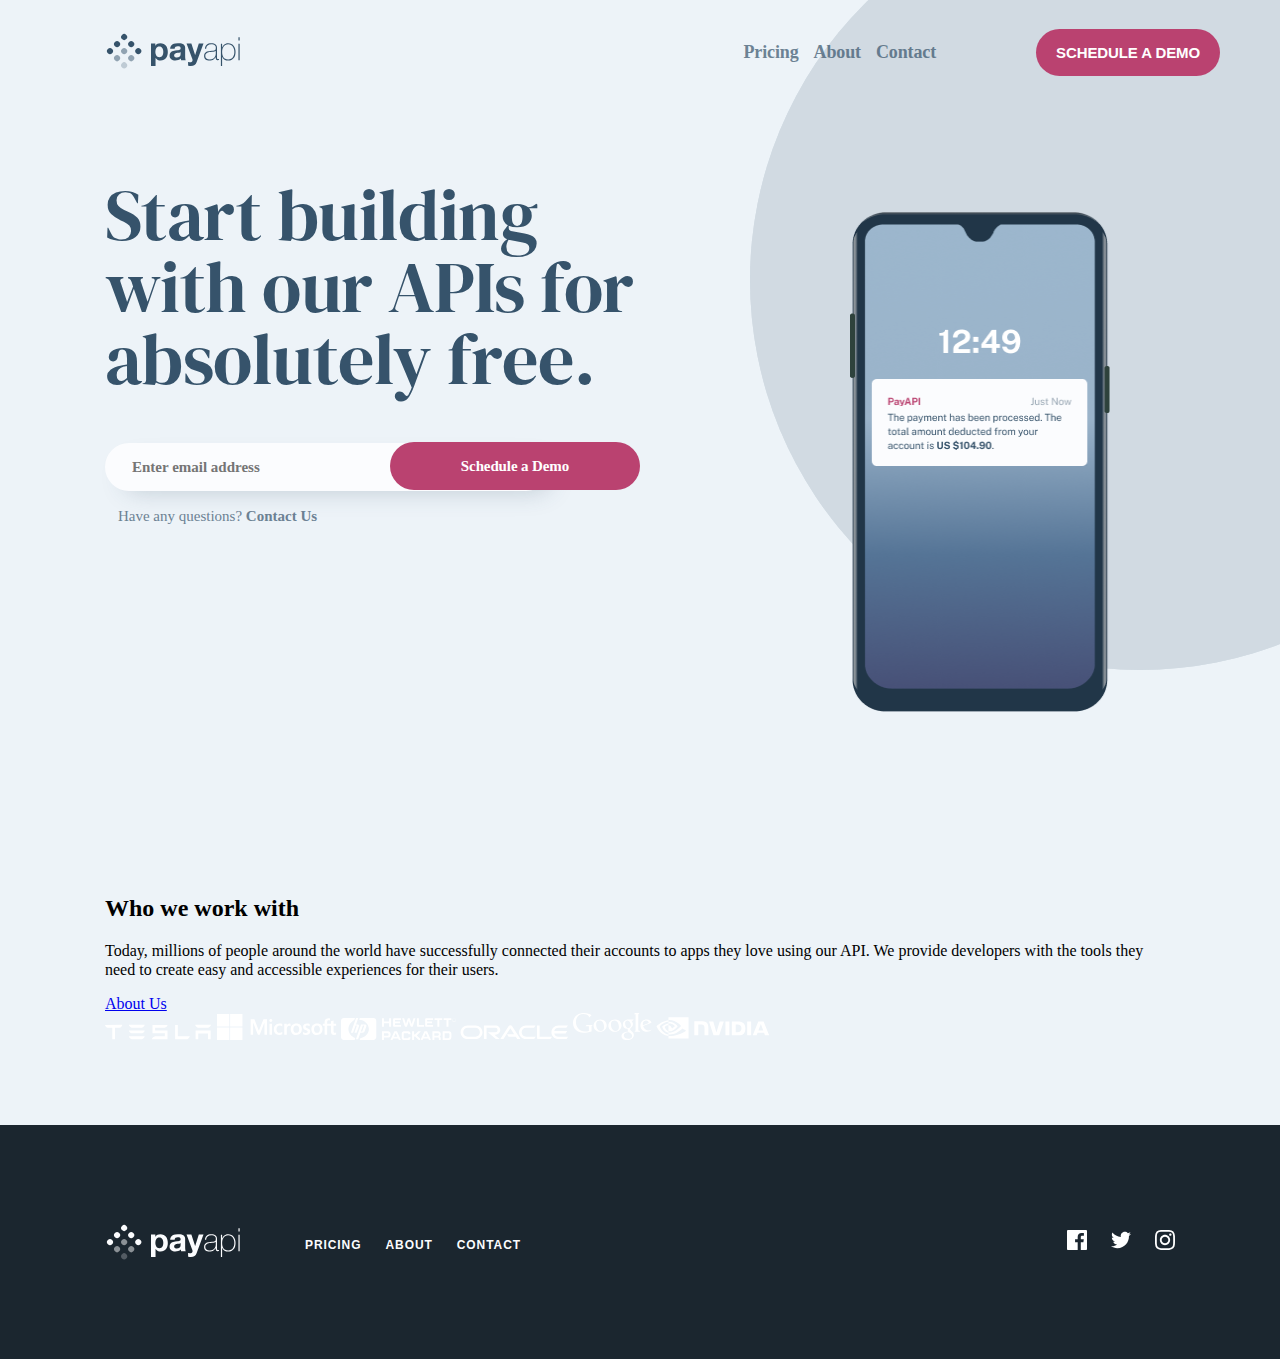
==== commit 7418cec1: "commit" ====
--- a/index.html
+++ b/index.html
@@ -62,6 +62,42 @@
 
         </div>
       </header>
+
+
+      <section class="partners">
+        <div class="partners__content container">
+          <div class="partners-info__content">
+              <h2 class="partners__heading">
+                Who we work with
+              </h2>
+
+              <p class="partners__desc">
+                Today, millions of people around the world have successfully connected their accounts to apps they love using our API. We provide developers with the tools they need to create easy and accessible experiences for their users. 
+              </p>
+
+              <a class="about__link" href="#">About Us</a>
+          </div>
+
+
+          <div class="brands__collection">
+            <img class="brands__imgs" src="./images/tesla.svg" alt="tesla_logo">
+
+            <img class="brands__imgs" src="./images/microsoft.svg" alt="tesla_logo">
+
+            <img class="brands__imgs" src="./images/hp.svg" alt="tesla_logo">
+
+            <img class="brands__imgs" src="./images/oracle.svg" alt="tesla_logo">
+
+            <img class="brands__imgs" src="./images/google.svg" alt="tesla_logo">
+
+            <img class="brands__imgs" src="./images/nvidia.svg" alt="tesla_logo">
+
+
+          </div>
+
+
+        </div>
+      </section>
     
 
    
--- a/css/styles.css
+++ b/css/styles.css
@@ -488,8 +488,10 @@
     margin-bottom: 24px;
     position: absolute;
     z-index: 1;
-    left: calc(50% - 20px);
-    top: calc(50% + 57px);
+    left: calc(50% - 250px);
+    top: calc(50% + 180px);
+    right: 0;
+    cursor: pointer;
   } 
 
 }
@@ -624,7 +626,7 @@
     position: absolute;
     z-index: 1;
     left: calc(50% - 250px);
-    top: calc(50% + 170px);
+    top: calc(50% + 180px);
     right:0;
   }
 
@@ -634,28 +636,37 @@
 
 
 /* foooter */
+
+.site-header__logo {
+  margin-right: 0;
+  margin-bottom: 24px;
+}
 
 .footer {
   background-color: 
   #1B262F;
-}
+  margin-top: 80px;
+}
+
 
 .footer__container {
   display: flex;
-  flex-direction: row;
-  justify-content: space-between;
-  align-items: center;
-  padding: 54px 0;
-  text-align: center;
+  flex-direction: column;
+  justify-content: center;
+  align-items: center;
+  text-align: center;
+  padding: 54px 0;  
+
 }
 
 .footer li {
   list-style-type: none;
   text-align: center;
-}
-
-.footer-nav__link {
-  font-family: "Public Sans";
+
+}
+
+.footer-nav__link{
+  font-family: var(--public-font);
   font-style: normal;
   font-weight: bold;
   font-size: 15px;
@@ -665,12 +676,17 @@
   line-height: 15px;
   letter-spacing: 0.923077px;
   text-transform: uppercase;
-  color: var(--white-water);
+  color: #FBFCFE;
   transition: all 0.2s ease-in-out 0s;
   -moz-transition: all 0.2s ease-in-out 0s;
   -webkit-transition: all 0.2s ease-in-out 0s;
   -o-transition: all 0.2s ease-in-out 0s;
-}
+
+  margin-bottom: 24px;
+}
+
+
+
 
 .footer-nav__link:hover {
   color:  #FFFFFF;
@@ -678,17 +694,21 @@
 
 .footer-nav__list {
   display: flex;
-  flex-direction: row;
+  flex-direction: column;
   text-align: center;
   justify-content: center;
-  margin-top: 40px;
+  align-items: center;
   padding: 0;
-  margin-bottom: 88px;
+  margin-top: 44px;
+}
+
+
+.footer-nav__item {
+  margin-bottom: 24px;
 }
 
 .footer-nav__item:not(:last-child) {
   margin-right: 0;
-
 }
 
 
@@ -716,3 +736,59 @@
  fill: var(--pink-color);
 }
 
+
+
+@media only screen and (min-width: 1075px) {
+  .site-header__logo {
+    margin-right: 65px;
+    margin-bottom: 24px;
+  }
+
+  
+.footer__container {
+  display: flex;
+  flex-direction: row;
+  justify-content: space-between;
+  align-items: center;
+  padding: 54px 0;
+  text-align: center;
+}
+
+.footer li {
+  list-style-type: none;
+  text-align: center;
+}
+
+.footer-nav__list {
+  display: flex;
+  flex-direction: row;
+  text-align: center;
+  justify-content: center;
+  align-items: center;
+  padding: 0;
+
+}
+
+
+.footer-nav__link {
+  font-family: var(--public-font);
+  font-style: normal;
+  font-weight: bold;
+  font-size: 15px;
+  line-height: 18px;
+  text-decoration: none;
+  font-size: 12px;
+  line-height: 15px;
+  letter-spacing: 0.923077px;
+  text-transform: uppercase;
+  color: #FBFCFE;
+  transition: all 0.2s ease-in-out 0s;
+  -moz-transition: all 0.2s ease-in-out 0s;
+  -webkit-transition: all 0.2s ease-in-out 0s;
+  -o-transition: all 0.2s ease-in-out 0s;
+  margin-right: 24px;
+ 
+}
+  
+
+}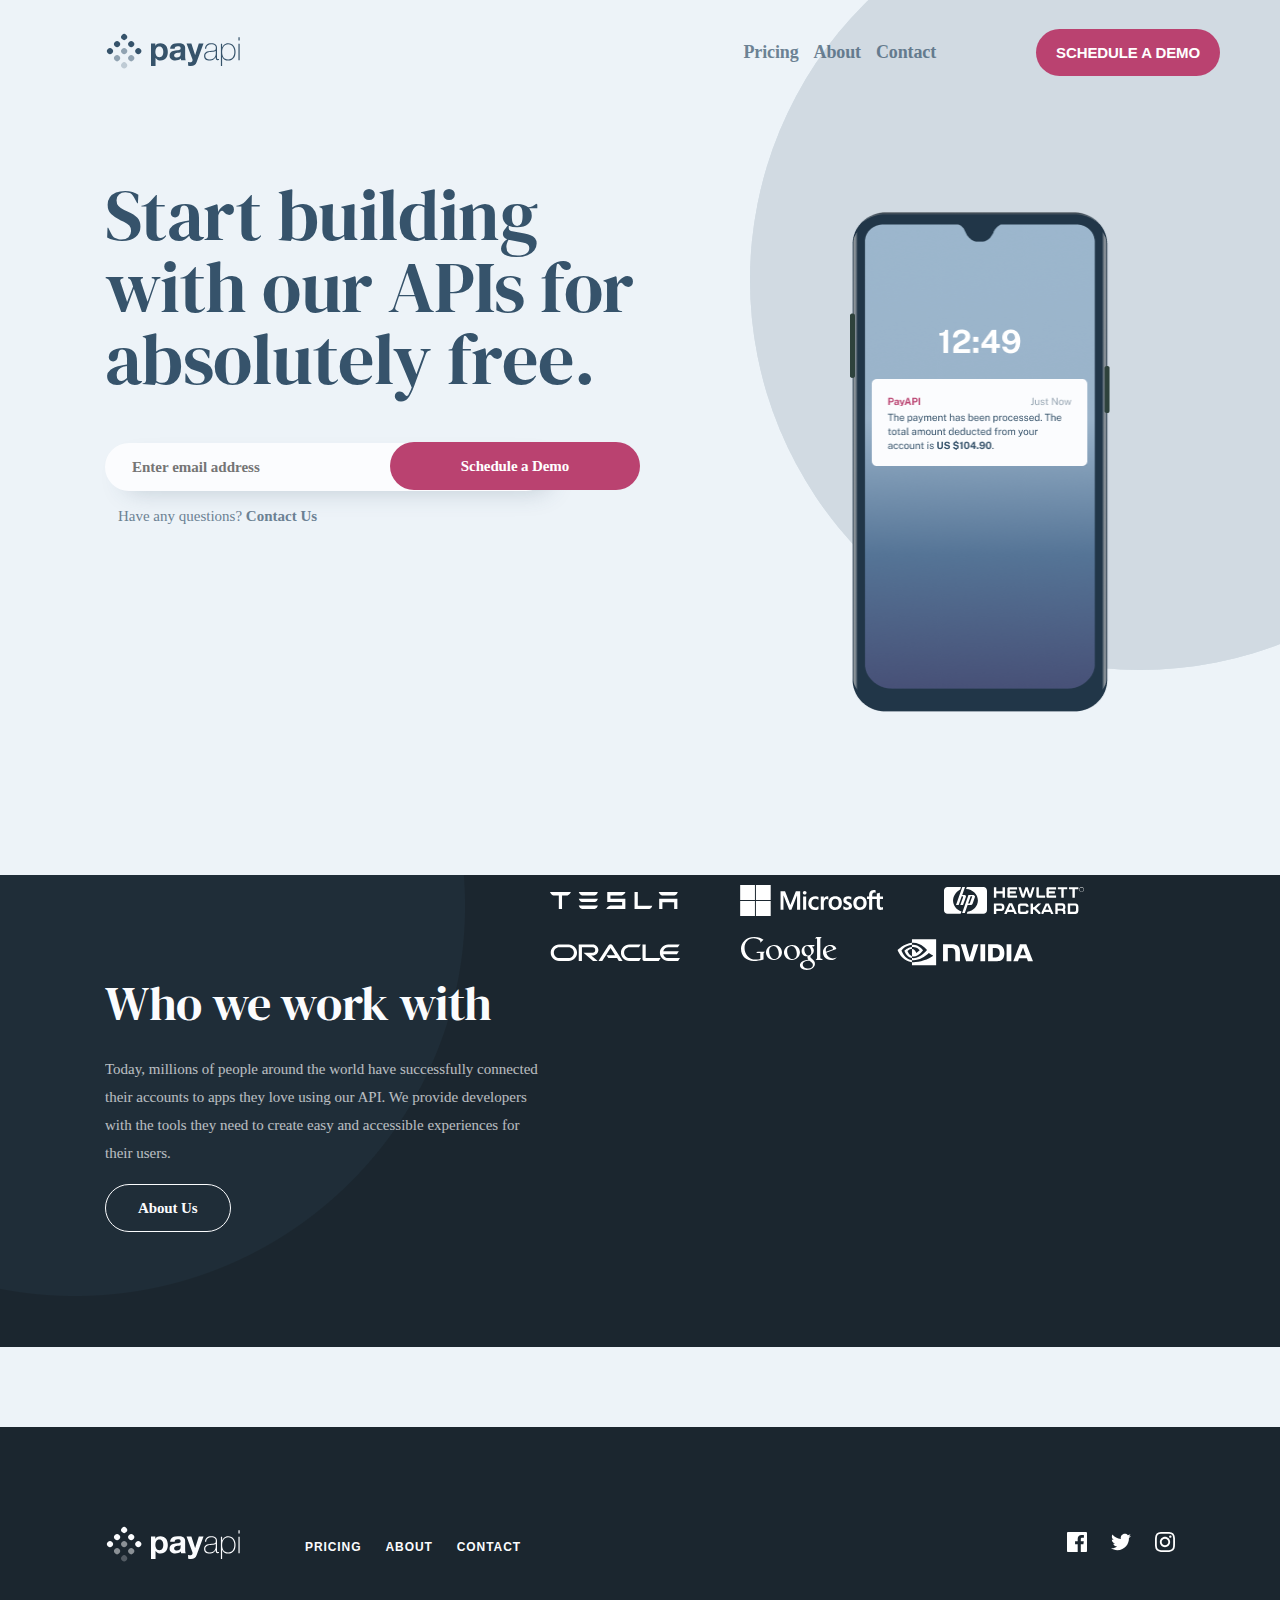
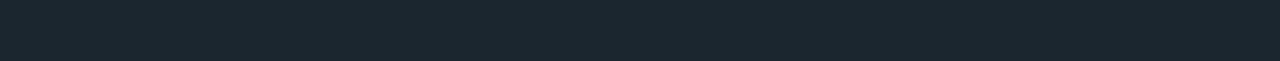
==== commit e22e7a12: "commit" ====
--- a/index.html
+++ b/index.html
@@ -66,6 +66,7 @@
 
       <section class="partners">
         <div class="partners__content container">
+
           <div class="partners-info__content">
               <h2 class="partners__heading">
                 Who we work with
@@ -80,17 +81,17 @@
 
 
           <div class="brands__collection">
-            <img class="brands__imgs" src="./images/tesla.svg" alt="tesla_logo">
+            <img class="brands__imgs" src="./images/tesla.svg" alt="tesla_logo" width="129" height="17">
 
-            <img class="brands__imgs" src="./images/microsoft.svg" alt="tesla_logo">
+            <img class="brands__imgs" src="./images/microsoft.svg" alt="tesla_logo" width="145" height="31">
 
-            <img class="brands__imgs" src="./images/hp.svg" alt="tesla_logo">
+            <img class="brands__imgs" src="./images/hp.svg" alt="tesla_logo" width="140" height="27">
 
-            <img class="brands__imgs" src="./images/oracle.svg" alt="tesla_logo">
+            <img class="brands__imgs" src="./images/oracle.svg" alt="tesla_logo" width="131" height="17">
 
-            <img class="brands__imgs" src="./images/google.svg" alt="tesla_logo">
+            <img class="brands__imgs" src="./images/google.svg" alt="tesla_logo" width="96" height="33">
 
-            <img class="brands__imgs" src="./images/nvidia.svg" alt="tesla_logo">
+            <img class="brands__imgs" src="./images/nvidia.svg" alt="tesla_logo" width="137" height="26">
 
 
           </div>
--- a/css/styles.css
+++ b/css/styles.css
@@ -287,6 +287,81 @@
 }
 
 
+.partners {
+  background-image:url(../images/partner-bg.png);
+  width:100%;
+  height: auto;
+  display: block;
+  background-position: center center;
+  background-size: cover;
+  background-repeat: no-repeat;
+}
+
+.partners__content {
+  display: flex;
+}
+
+.partners-info__content {
+  height: 272px;
+  width: 445px;
+  margin:100px 0;
+  color: white;
+}
+
+.partners__heading {
+  font-family: "DM Serif Display";
+  font-style: normal;
+  font-weight: normal;
+  font-size: 48px;
+  line-height: 56px;
+  letter-spacing: -0.369231px;
+  color: #FBFCFE;
+  margin: 0;
+  margin-bottom: 24px;
+}
+
+.partners__desc {
+  font-family: "Public Sans";
+  font-style: normal;
+  font-weight: normal;
+  font-size: 15px;
+  line-height: 28px;
+  color: #FBFCFE;
+  mix-blend-mode: normal;
+  opacity: 0.7;
+  width: 445px;
+  margin-bottom: 32px;
+}
+
+.about__link {
+  font-family: "Public Sans";
+  font-style: normal;
+  font-weight: bold;
+  font-size: 15px;
+  line-height: 18px;
+  text-align: center;
+  letter-spacing: -0.115385px;
+  color: #FBFCFE;
+  padding: 15px 32px;
+  border: 1px solid #FBFCFE;
+  box-sizing: border-box;
+  border-radius: 24px;
+  text-decoration: none;
+}
+
+.brands__collection {
+  width: 540px;
+  height: 105px;
+  display: flex;
+  flex-wrap: wrap;
+  align-items: center;
+}
+
+.brands__imgs:not(:nth-child(3n)) {
+ height: auto; 
+ margin-right: 60px;
+ 
+}
 
 @media only screen and (min-width: 700px) {
   
@@ -488,9 +563,8 @@
     margin-bottom: 24px;
     position: absolute;
     z-index: 1;
-    left: calc(50% - 250px);
-    top: calc(50% + 180px);
-    right: 0;
+    top: calc(50% + 230px);
+    left: calc(50% + 80px );
     cursor: pointer;
   } 
 
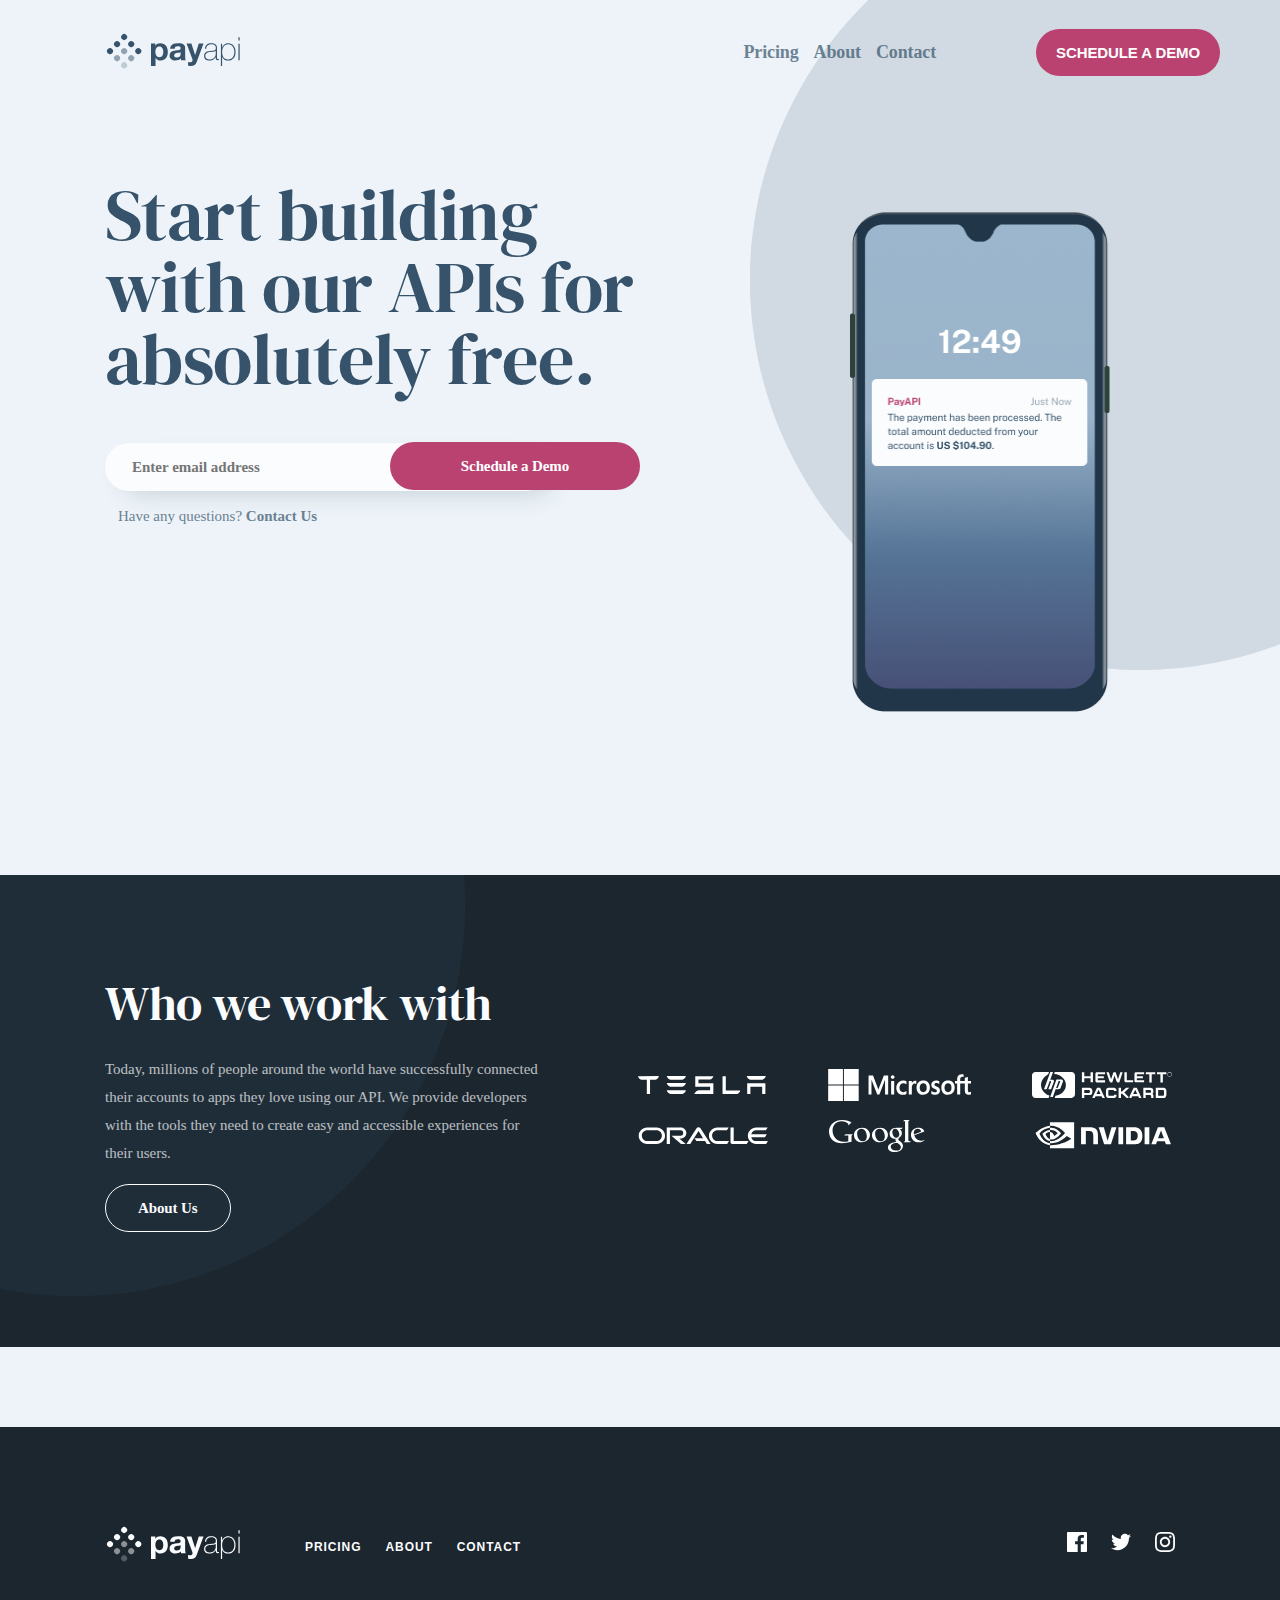
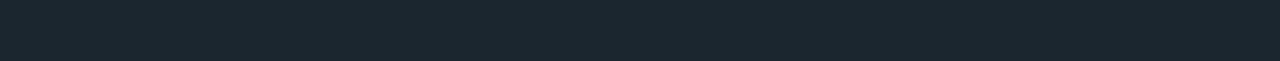
==== commit 1dd0110d: "commit" ====
--- a/index.html
+++ b/index.html
@@ -91,7 +91,7 @@
 
             <img class="brands__imgs" src="./images/google.svg" alt="tesla_logo" width="96" height="33">
 
-            <img class="brands__imgs" src="./images/nvidia.svg" alt="tesla_logo" width="137" height="26">
+            <img class="brands__imgs last__brand" src="./images/nvidia.svg" alt="tesla_logo" width="137" height="26">
 
 
           </div>
--- a/css/styles.css
+++ b/css/styles.css
@@ -299,6 +299,8 @@
 
 .partners__content {
   display: flex;
+  align-items: center;
+  justify-content: space-between;
 }
 
 .partners-info__content {
@@ -351,16 +353,21 @@
 
 .brands__collection {
   width: 540px;
-  height: 105px;
+  height: 102px;
   display: flex;
   flex-wrap: wrap;
   align-items: center;
+  align-items: center;
+  justify-content: center;
 }
 
 .brands__imgs:not(:nth-child(3n)) {
  height: auto; 
  margin-right: 60px;
- 
+}
+
+.last__brand {
+  margin-left: 50px;
 }
 
 @media only screen and (min-width: 700px) {
